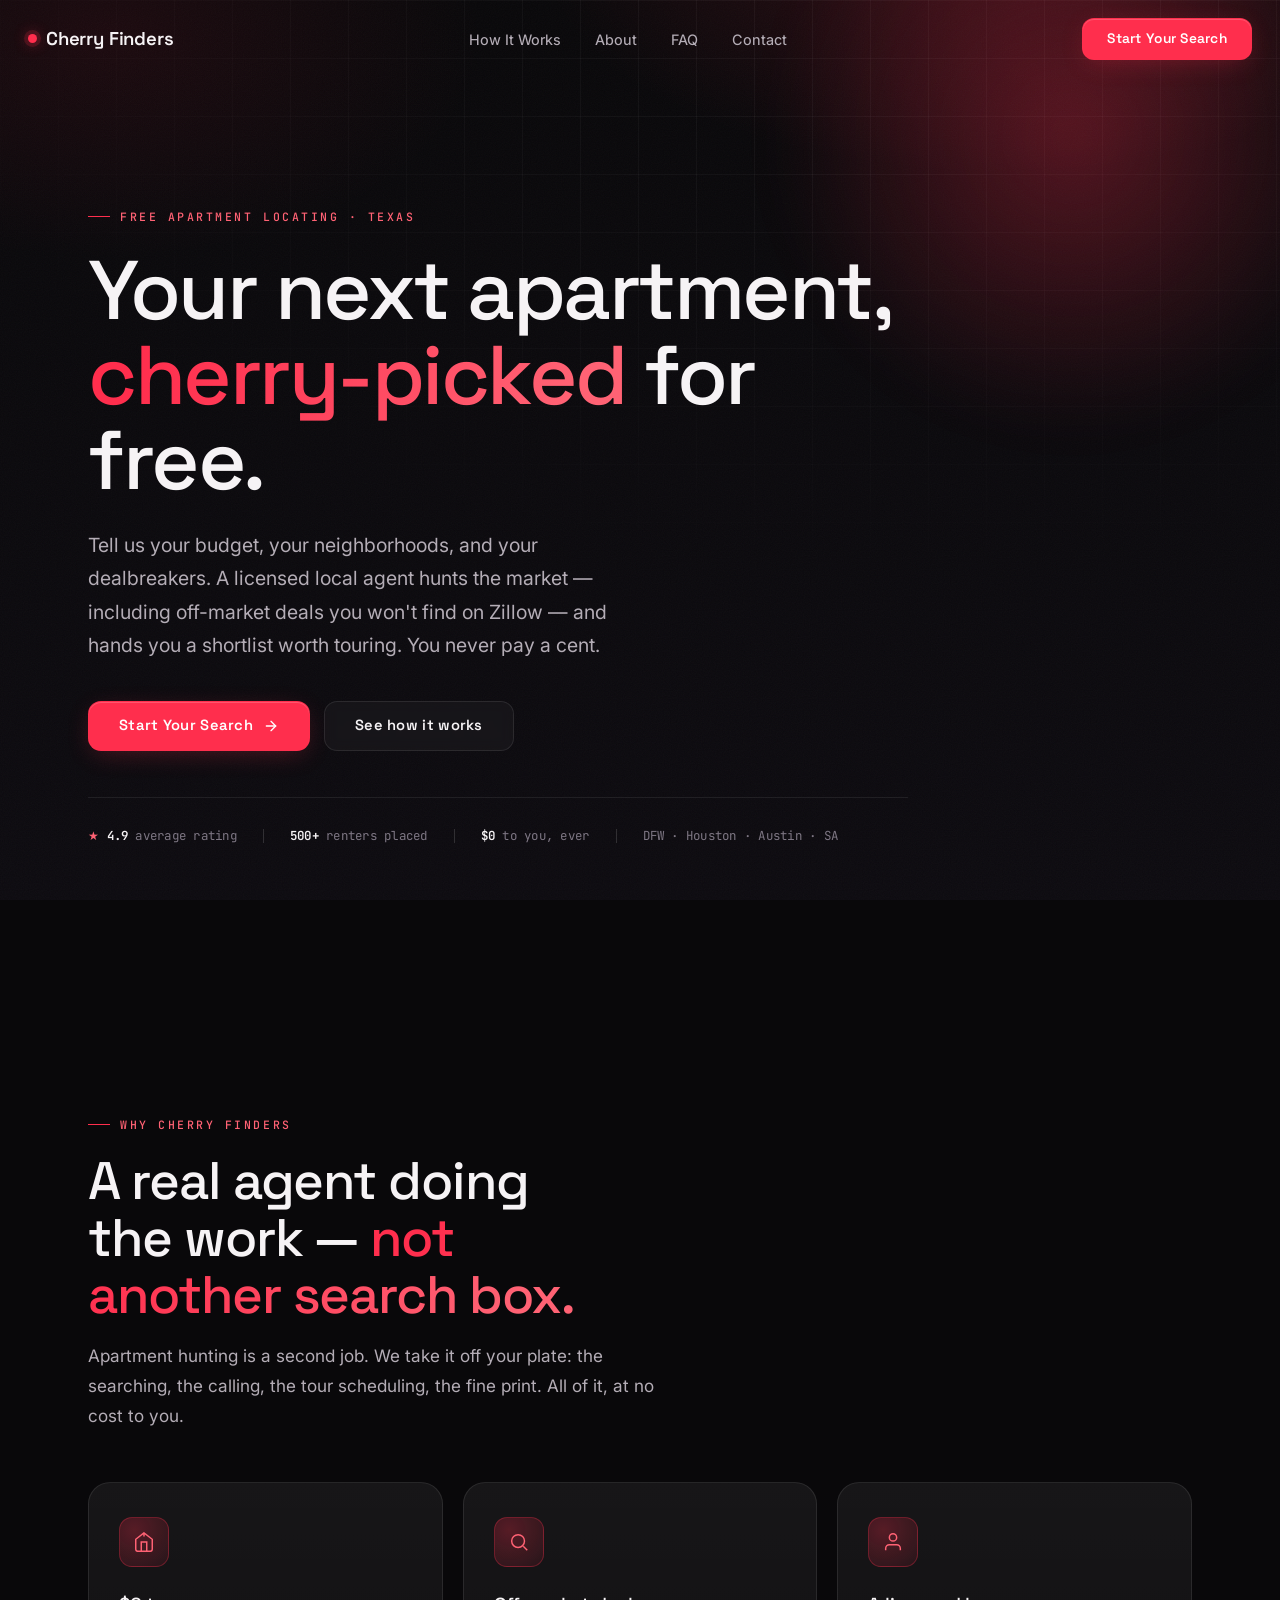
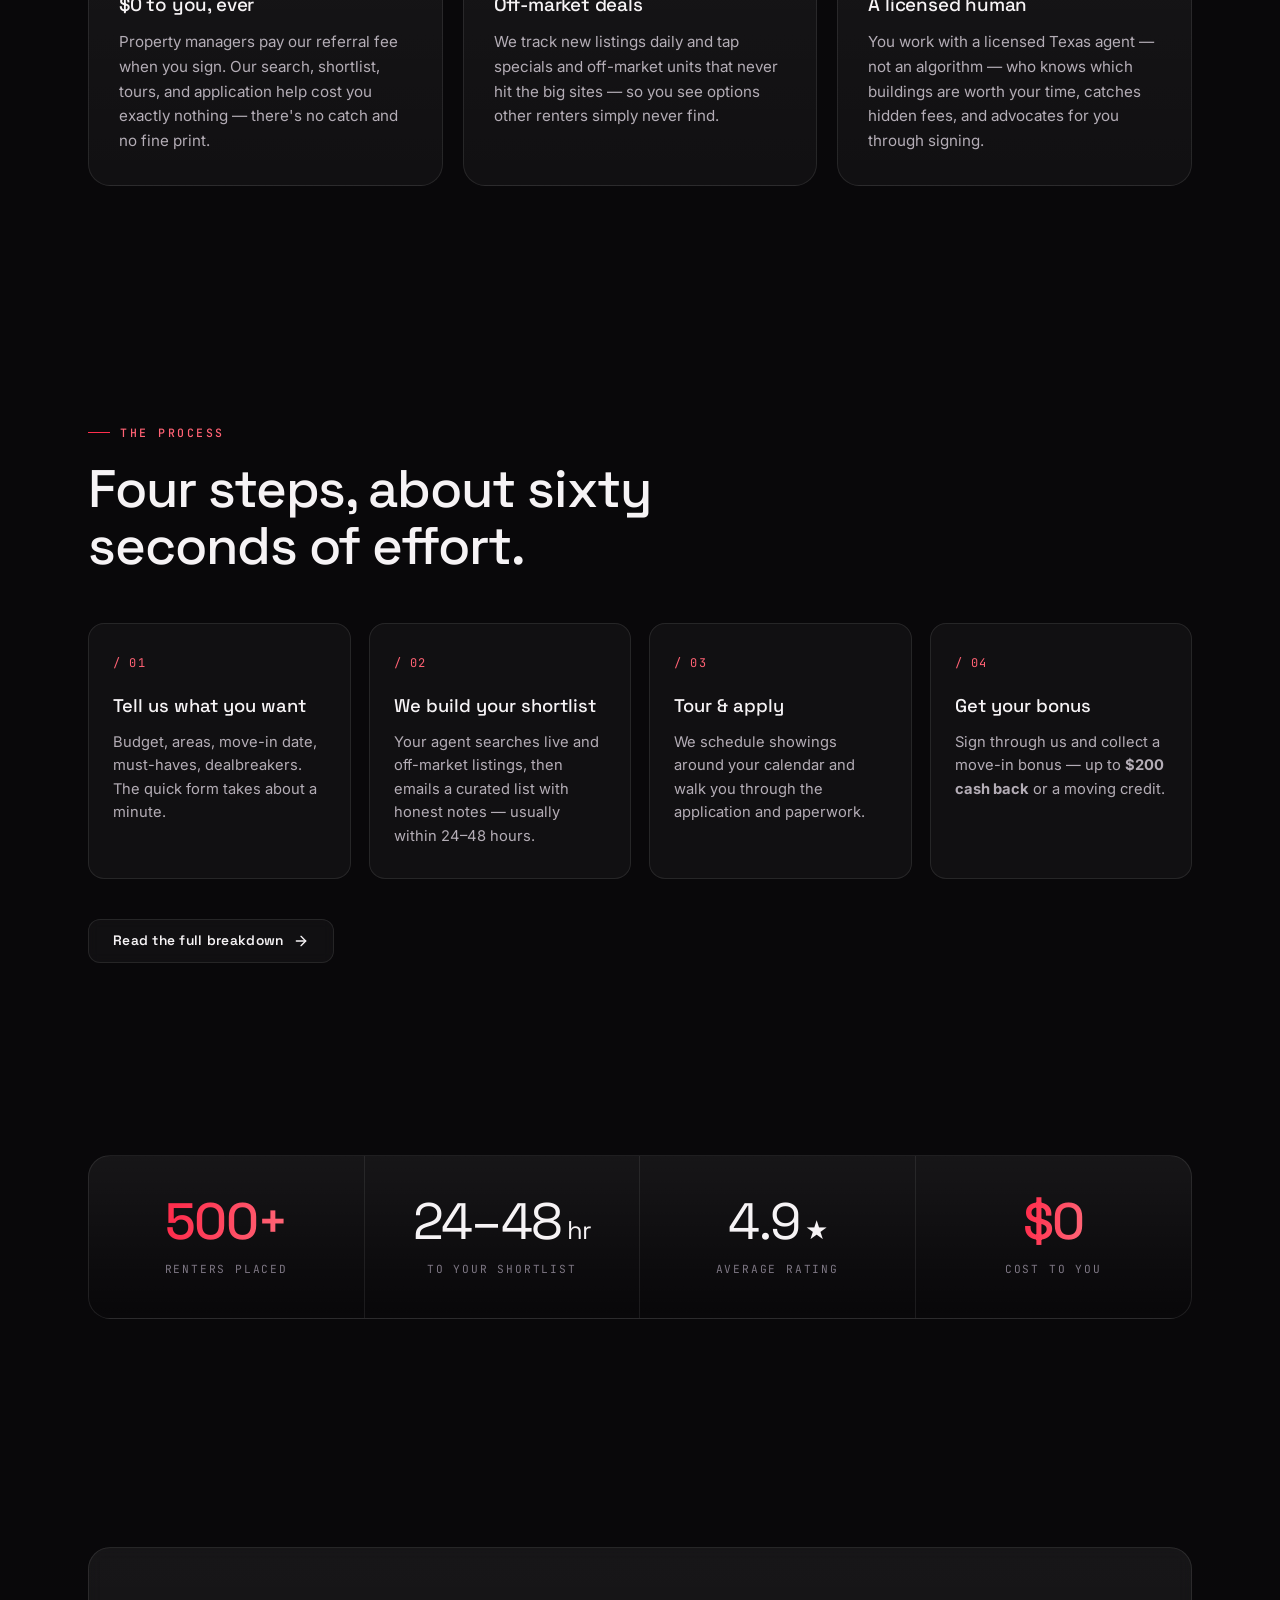
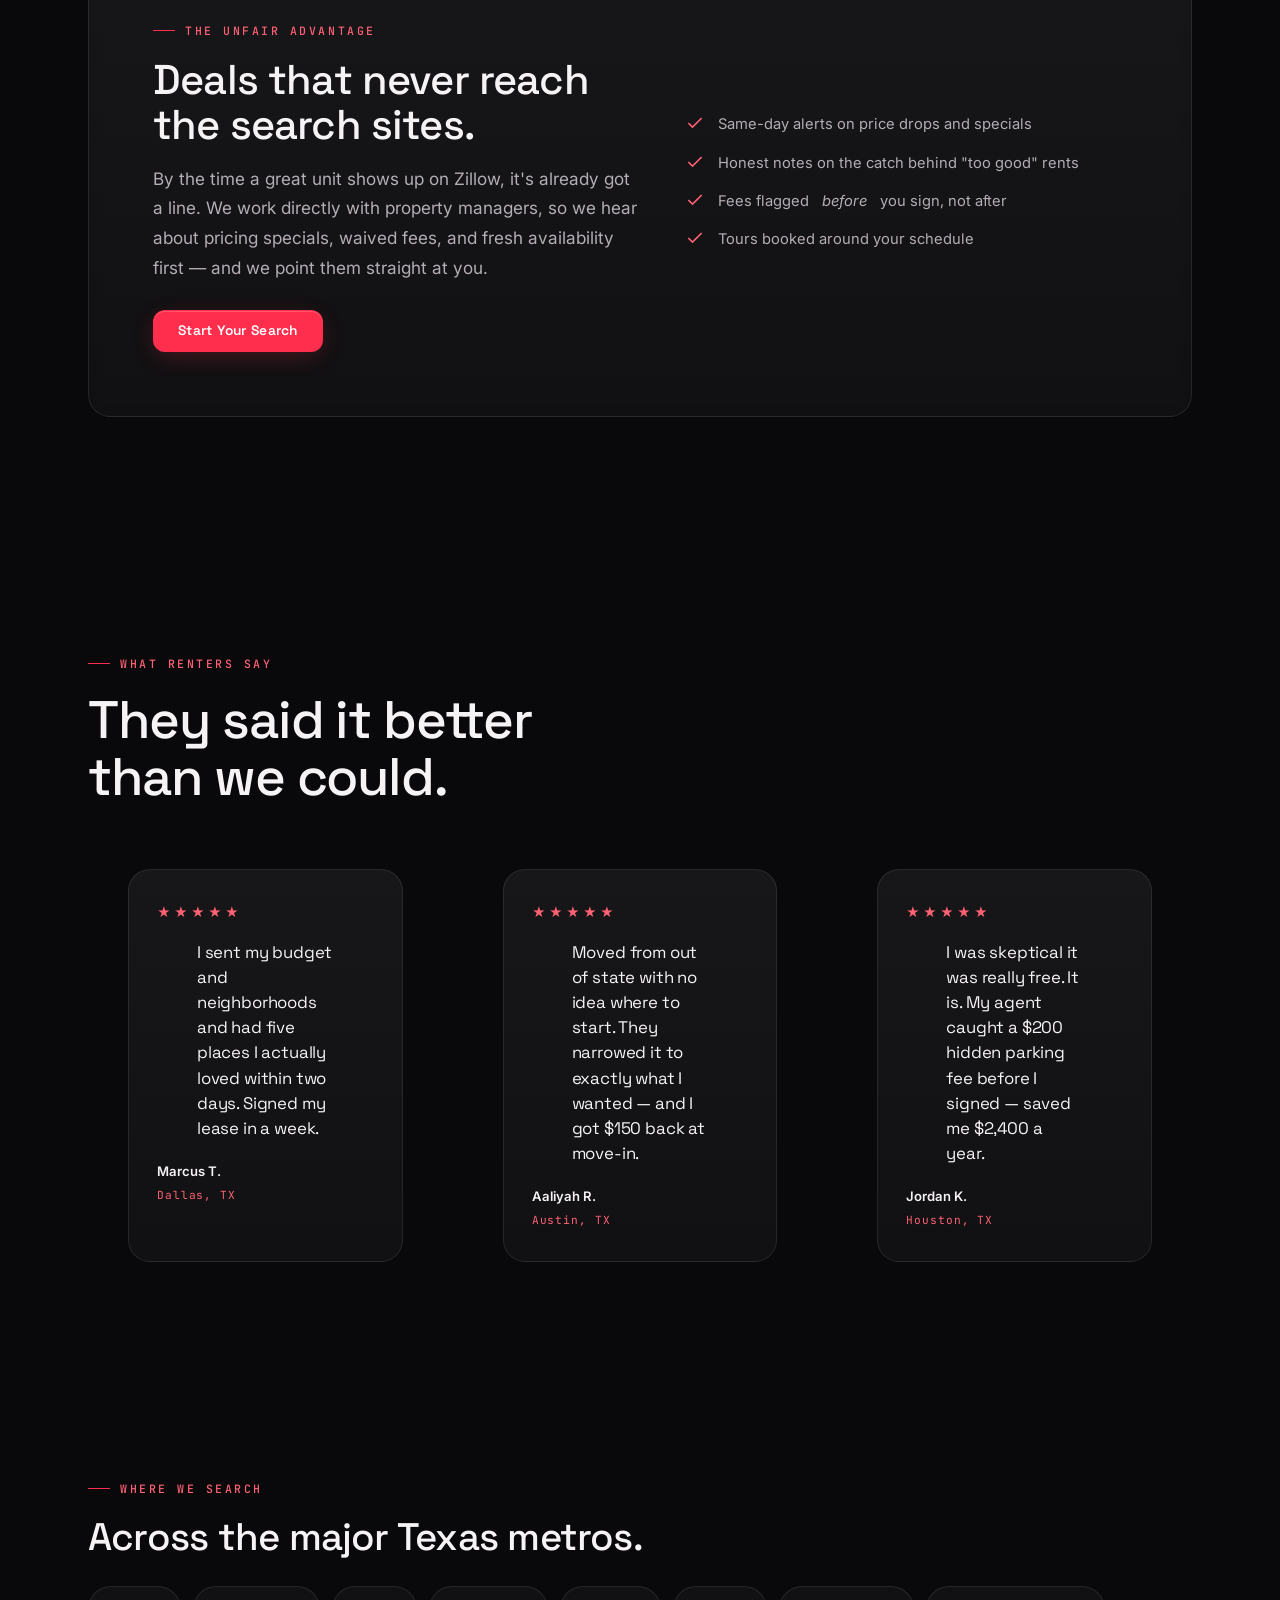
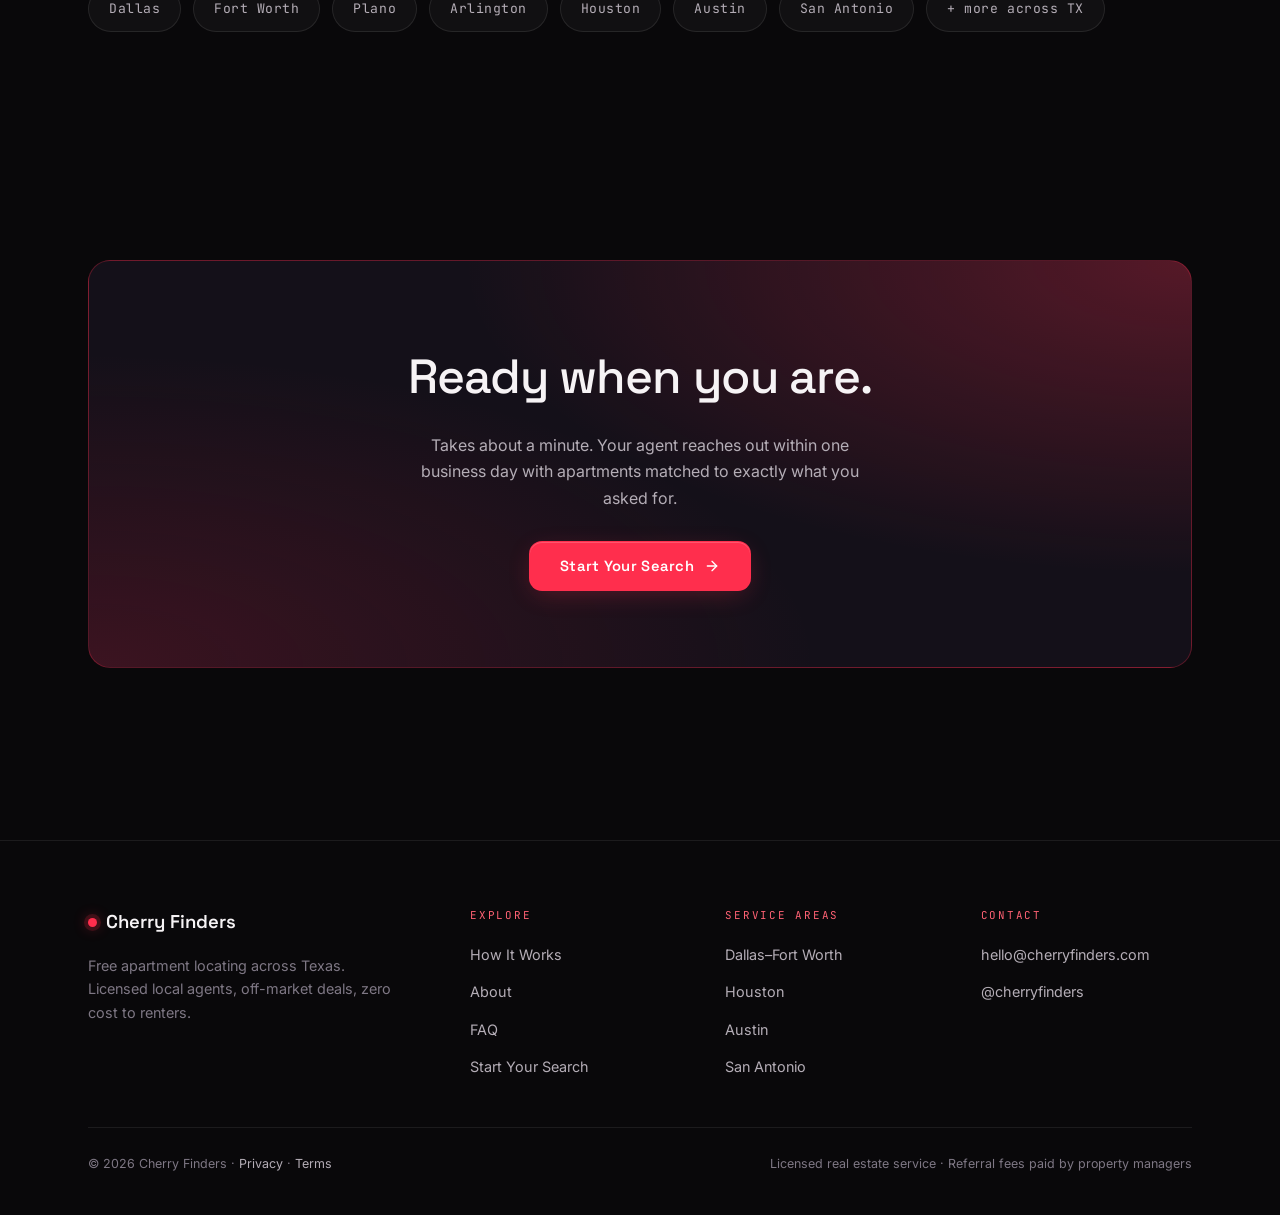
==== index.html @ 79b04521 "Add files via upload" ====
<!doctype html>
<html lang="en">
<head>
<meta charset="utf-8">
<meta name="viewport" content="width=device-width, initial-scale=1, viewport-fit=cover">
<meta name="description" content="Cherry Finders — free apartment locating across Texas. Licensed local agents hunt off-market deals, build your shortlist, and get you a move-in bonus. Zero cost to you.">
<meta name="theme-color" content="#09080A">
<meta property="og:title" content="Cherry Finders — Free Apartment Locating in Texas">
<meta property="og:description" content="Tell us your budget and must-haves. A licensed local agent cherry-picks your next apartment — for free.">
<meta property="og:type" content="website">
<meta property="og:url" content="https://cherryfinders.com">
<title>Cherry Finders</title>
<link rel="icon" href="data:image/svg+xml,%3Csvg xmlns='http://www.w3.org/2000/svg' viewBox='0 0 32 32'%3E%3Crect width='32' height='32' rx='7' fill='%2309080A'/%3E%3Ccircle cx='16' cy='19' r='7' fill='%23FF2E4D'/%3E%3Cpath d='M16 12 C18 6, 23 5, 26 6' stroke='%23FF6274' stroke-width='2' fill='none' stroke-linecap='round'/%3E%3C/svg%3E">
<link rel="preconnect" href="https://fonts.googleapis.com">
<link rel="preconnect" href="https://fonts.gstatic.com" crossorigin>
<link rel="stylesheet" href="https://fonts.googleapis.com/css2?family=Space+Grotesk:wght@400;500;600;700&family=Inter:wght@400;500;600&family=JetBrains+Mono:wght@400;500&display=swap">
<link rel="stylesheet" href="style.css">
</head>
<body>

<!-- NAV -->
<nav class="nav">
  <a class="brand" href="index.html"><span class="brand-dot"></span>Cherry Finders</a>
  <ul class="nav-links">
    <li><a href="how-it-works.html">How It Works</a></li>
    <li><a href="about.html">About</a></li>
    <li><a href="faq.html">FAQ</a></li>
    <li><a href="contact.html">Contact</a></li>
  </ul>
  <div class="nav-right">
    <a class="btn btn-cherry" href="search.html">Start Your Search</a>
    <button class="nav-toggle" aria-label="Open menu" aria-expanded="false" aria-controls="mobileMenu"><span></span></button>
  </div>
</nav>
<div class="mobile-menu" id="mobileMenu">
  <a href="how-it-works.html">How It Works</a>
  <a href="about.html">About</a>
  <a href="faq.html">FAQ</a>
  <a href="contact.html">Contact</a>
  <a class="btn btn-cherry" href="search.html">Start Your Search</a>
</div>

<!-- HERO -->
<header class="hero">
  <div class="hero-grid" aria-hidden="true"></div>
  <div class="hero-blob" aria-hidden="true"></div>
  <div class="wrap">
    <div class="hero-inner">
      <span class="eyebrow">Free apartment locating · Texas</span>
      <h1>Your next apartment,<br><span class="grad">cherry-picked</span> for free.</h1>
      <p class="lead">Tell us your budget, your neighborhoods, and your dealbreakers. A licensed local agent hunts the market — including off-market deals you won't find on Zillow — and hands you a shortlist worth touring. You never pay a cent.</p>
      <div class="hero-actions">
        <a class="btn btn-cherry btn-lg" href="search.html">
          Start Your Search
          <svg viewBox="0 0 24 24" fill="none" stroke="currentColor" stroke-width="2" stroke-linecap="round" stroke-linejoin="round"><line x1="5" y1="12" x2="19" y2="12"/><polyline points="12 5 19 12 12 19"/></svg>
        </a>
        <a class="btn btn-ghost btn-lg" href="how-it-works.html">See how it works</a>
      </div>
      <div class="trust-row">
        <span><span class="star">★</span> <b>4.9</b> average rating</span>
        <span class="trust-sep"></span>
        <span><b>500+</b> renters placed</span>
        <span class="trust-sep"></span>
        <span><b>$0</b> to you, ever</span>
        <span class="trust-sep"></span>
        <span>DFW · Houston · Austin · SA</span>
      </div>
    </div>
  </div>
</header>

<!-- VALUE PROPS -->
<section class="section">
  <div class="wrap">
    <div class="sec-head reveal">
      <span class="eyebrow">Why Cherry Finders</span>
      <h2 class="h2">A real agent doing the work — <span class="grad">not another search box.</span></h2>
      <p class="lead">Apartment hunting is a second job. We take it off your plate: the searching, the calling, the tour scheduling, the fine print. All of it, at no cost to you.</p>
    </div>

    <div class="grid grid-3" style="margin-top:52px">
      <article class="feature reveal">
        <div class="feat-icon">
          <svg viewBox="0 0 24 24"><path d="M12 2v4M12 2 3 9v11a2 2 0 0 0 2 2h14a2 2 0 0 0 2-2V9z"/><path d="M9 22V12h6v10"/></svg>
        </div>
        <h3>$0 to you, ever</h3>
        <p>Property managers pay our referral fee when you sign. Our search, shortlist, tours, and application help cost you exactly nothing — there's no catch and no fine print.</p>
      </article>
      <article class="feature reveal reveal-d1">
        <div class="feat-icon">
          <svg viewBox="0 0 24 24"><circle cx="11" cy="11" r="7"/><line x1="21" y1="21" x2="16.65" y2="16.65"/></svg>
        </div>
        <h3>Off-market deals</h3>
        <p>We track new listings daily and tap specials and off-market units that never hit the big sites — so you see options other renters simply never find.</p>
      </article>
      <article class="feature reveal reveal-d2">
        <div class="feat-icon">
          <svg viewBox="0 0 24 24"><path d="M20 21v-2a4 4 0 0 0-4-4H8a4 4 0 0 0-4 4v2"/><circle cx="12" cy="7" r="4"/></svg>
        </div>
        <h3>A licensed human</h3>
        <p>You work with a licensed Texas agent — not an algorithm — who knows which buildings are worth your time, catches hidden fees, and advocates for you through signing.</p>
      </article>
    </div>
  </div>
</section>

<!-- HOW IT WORKS PREVIEW -->
<section class="section section--tight">
  <div class="wrap">
    <div class="sec-head reveal">
      <span class="eyebrow">The process</span>
      <h2 class="h2">Four steps, about sixty seconds of effort.</h2>
    </div>

    <div class="steps" style="margin-top:48px">
      <div class="step reveal">
        <div class="step-n">/ 01</div>
        <h3>Tell us what you want</h3>
        <p>Budget, areas, move-in date, must-haves, dealbreakers. The quick form takes about a minute.</p>
      </div>
      <div class="step reveal reveal-d1">
        <div class="step-n">/ 02</div>
        <h3>We build your shortlist</h3>
        <p>Your agent searches live and off-market listings, then emails a curated list with honest notes — usually within 24–48 hours.</p>
      </div>
      <div class="step reveal reveal-d2">
        <div class="step-n">/ 03</div>
        <h3>Tour &amp; apply</h3>
        <p>We schedule showings around your calendar and walk you through the application and paperwork.</p>
      </div>
      <div class="step reveal reveal-d3">
        <div class="step-n">/ 04</div>
        <h3>Get your bonus</h3>
        <p>Sign through us and collect a move-in bonus — up to <b>$200 cash back</b> or a moving credit.</p>
      </div>
    </div>

    <div style="margin-top:40px" class="reveal">
      <a class="btn btn-ghost" href="how-it-works.html">Read the full breakdown
        <svg viewBox="0 0 24 24" fill="none" stroke="currentColor" stroke-width="2" stroke-linecap="round" stroke-linejoin="round"><line x1="5" y1="12" x2="19" y2="12"/><polyline points="12 5 19 12 12 19"/></svg>
      </a>
    </div>
  </div>
</section>

<!-- STATS -->
<section class="section section--tight">
  <div class="wrap">
    <div class="stats reveal">
      <div class="stat">
        <div class="stat-num"><span class="grad">500+</span></div>
        <div class="stat-label">Renters placed</div>
      </div>
      <div class="stat">
        <div class="stat-num">24–48<span style="font-size:0.5em"> hr</span></div>
        <div class="stat-label">To your shortlist</div>
      </div>
      <div class="stat">
        <div class="stat-num">4.9<span style="font-size:0.5em"> ★</span></div>
        <div class="stat-label">Average rating</div>
      </div>
      <div class="stat">
        <div class="stat-num"><span class="grad">$0</span></div>
        <div class="stat-label">Cost to you</div>
      </div>
    </div>
  </div>
</section>

<!-- HIGHLIGHT -->
<section class="section">
  <div class="wrap">
    <div class="panel split reveal" style="padding:clamp(36px,5vw,64px)">
      <div>
        <span class="eyebrow">The unfair advantage</span>
        <h2 class="h2" style="font-size:clamp(1.8rem,3.4vw,2.6rem)">Deals that never reach the search sites.</h2>
        <p class="lead" style="margin-top:16px">By the time a great unit shows up on Zillow, it's already got a line. We work directly with property managers, so we hear about pricing specials, waived fees, and fresh availability first — and we point them straight at you.</p>
        <div style="margin-top:28px">
          <a class="btn btn-cherry" href="search.html">Start Your Search</a>
        </div>
      </div>
      <ul class="form-checklist" style="margin:0">
        <li><svg viewBox="0 0 24 24"><polyline points="20 6 9 17 4 12"/></svg> Same-day alerts on price drops and specials</li>
        <li><svg viewBox="0 0 24 24"><polyline points="20 6 9 17 4 12"/></svg> Honest notes on the catch behind "too good" rents</li>
        <li><svg viewBox="0 0 24 24"><polyline points="20 6 9 17 4 12"/></svg> Fees flagged <em>before</em> you sign, not after</li>
        <li><svg viewBox="0 0 24 24"><polyline points="20 6 9 17 4 12"/></svg> Tours booked around your schedule</li>
      </ul>
    </div>
  </div>
</section>

<!-- TESTIMONIALS -->
<section class="section section--tight">
  <div class="wrap">
    <div class="sec-head reveal">
      <span class="eyebrow">What renters say</span>
      <h2 class="h2">They said it better than we could.</h2>
    </div>
    <div class="quotes" style="margin-top:48px">
      <figure class="quote reveal">
        <div class="stars" aria-hidden="true">★★★★★</div>
        <blockquote><p>I sent my budget and neighborhoods and had five places I actually loved within two days. Signed my lease in a week.</p></blockquote>
        <figcaption><div class="who">Marcus T.</div><div class="where">Dallas, TX</div></figcaption>
      </figure>
      <figure class="quote reveal reveal-d1">
        <div class="stars" aria-hidden="true">★★★★★</div>
        <blockquote><p>Moved from out of state with no idea where to start. They narrowed it to exactly what I wanted — and I got $150 back at move-in.</p></blockquote>
        <figcaption><div class="who">Aaliyah R.</div><div class="where">Austin, TX</div></figcaption>
      </figure>
      <figure class="quote reveal reveal-d2">
        <div class="stars" aria-hidden="true">★★★★★</div>
        <blockquote><p>I was skeptical it was really free. It is. My agent caught a $200 hidden parking fee before I signed — saved me $2,400 a year.</p></blockquote>
        <figcaption><div class="who">Jordan K.</div><div class="where">Houston, TX</div></figcaption>
      </figure>
    </div>
  </div>
</section>

<!-- SERVICE AREAS -->
<section class="section section--tight">
  <div class="wrap">
    <div class="sec-head reveal">
      <span class="eyebrow">Where we search</span>
      <h2 class="h2" style="font-size:clamp(1.7rem,3.2vw,2.4rem)">Across the major Texas metros.</h2>
    </div>
    <div class="pills reveal" style="margin-top:28px">
      <span class="pill">Dallas</span>
      <span class="pill">Fort Worth</span>
      <span class="pill">Plano</span>
      <span class="pill">Arlington</span>
      <span class="pill">Houston</span>
      <span class="pill">Austin</span>
      <span class="pill">San Antonio</span>
      <span class="pill">+ more across TX</span>
    </div>
  </div>
</section>

<!-- CTA BAND -->
<section class="section">
  <div class="wrap">
    <div class="cta-band reveal">
      <h2>Ready when you are.</h2>
      <p>Takes about a minute. Your agent reaches out within one business day with apartments matched to exactly what you asked for.</p>
      <a class="btn btn-cherry btn-lg" href="search.html">
        Start Your Search
        <svg viewBox="0 0 24 24" fill="none" stroke="currentColor" stroke-width="2" stroke-linecap="round" stroke-linejoin="round"><line x1="5" y1="12" x2="19" y2="12"/><polyline points="12 5 19 12 12 19"/></svg>
      </a>
    </div>
  </div>
</section>

<!-- FOOTER -->
<footer class="footer">
  <div class="wrap">
    <div class="footer-grid">
      <div>
        <a class="footer-brand" href="index.html"><span class="brand-dot"></span>Cherry Finders</a>
        <p class="footer-tag">Free apartment locating across Texas. Licensed local agents, off-market deals, zero cost to renters.</p>
      </div>
      <div>
        <div class="foot-label">Explore</div>
        <ul class="foot-links">
          <li><a href="how-it-works.html">How It Works</a></li>
          <li><a href="about.html">About</a></li>
          <li><a href="faq.html">FAQ</a></li>
          <li><a href="search.html">Start Your Search</a></li>
        </ul>
      </div>
      <div>
        <div class="foot-label">Service Areas</div>
        <ul class="foot-links">
          <li><a href="search.html">Dallas–Fort Worth</a></li>
          <li><a href="search.html">Houston</a></li>
          <li><a href="search.html">Austin</a></li>
          <li><a href="search.html">San Antonio</a></li>
        </ul>
      </div>
      <div>
        <div class="foot-label">Contact</div>
        <ul class="foot-links">
          <li><a href="mailto:hello@cherryfinders.com">hello@cherryfinders.com</a></li>
          <li><a href="https://instagram.com/cherryfinders" target="_blank" rel="noopener">@cherryfinders</a></li>
        </ul>
      </div>
    </div>
    <div class="footer-bottom">
      <p>© <span data-year>2026</span> Cherry Finders · <a href="contact.html">Privacy</a> · <a href="contact.html">Terms</a></p>
      <p>Licensed real estate service · Referral fees paid by property managers</p>
    </div>
  </div>
</footer>

<script src="main.js"></script>
</body>
</html>
---- style.css ----
/* ============================================================
   CHERRY FINDERS — shared design system
   "Midnight Cherry" — dark, sleek, futuristic
   One stylesheet for every page.
   ============================================================ */

/* ── FONTS ─────────────────────────────────────────────────── */
/* Loaded via <link> in each page's <head>:
   Space Grotesk (display/ui) · Inter (body) · JetBrains Mono (labels) */

/* ── TOKENS ────────────────────────────────────────────────── */
:root {
  /* warm near-blacks */
  --void:      #09080A;
  --void-2:    #0D0B10;
  --panel:     #141019;
  --panel-2:   #1A1520;

  /* glass */
  --glass:     rgba(255,255,255,0.035);
  --glass-2:   rgba(255,255,255,0.06);
  --glass-brd: rgba(255,255,255,0.09);
  --glass-brd-2: rgba(255,255,255,0.16);

  /* cherry — the one accent */
  --cherry:      #FF2E4D;
  --cherry-2:    #FF6274;
  --cherry-deep: #C81E3A;
  --cherry-ink:  #3A0D16;
  --cherry-glow: rgba(255,46,77,0.30);

  /* text (warm whites) */
  --text:   #F6F3F5;
  --text-2: #B4ADB6;
  --text-3: #7E7784;

  --line:   rgba(255,255,255,0.08);
  --line-2: rgba(255,255,255,0.14);

  --radius:   16px;
  --radius-lg: 22px;
  --radius-sm: 10px;

  --wrap: 1160px;
  --ease: cubic-bezier(.22,.61,.36,1);

  color-scheme: dark;
}

/* ── RESET ─────────────────────────────────────────────────── */
*, *::before, *::after { box-sizing: border-box; }

html { scroll-behavior: smooth; -webkit-text-size-adjust: 100%; }

body {
  margin: 0;
  background: var(--void);
  color: var(--text);
  font-family: 'Inter', system-ui, -apple-system, sans-serif;
  font-size: 16px;
  line-height: 1.65;
  overflow-x: hidden;
  -webkit-font-smoothing: antialiased;
  text-rendering: optimizeLegibility;
  position: relative;
}

/* Fixed ambient background: warm void + faint cherry glow + grain */
body::before {
  content: '';
  position: fixed;
  inset: 0;
  z-index: -2;
  background:
    radial-gradient(60% 42% at 78% -6%, rgba(255,46,77,0.16), transparent 60%),
    radial-gradient(48% 40% at 8% 4%, rgba(200,30,58,0.10), transparent 62%),
    linear-gradient(180deg, var(--void) 0%, var(--void-2) 100%);
}
/* Subtle film grain for depth */
body::after {
  content: '';
  position: fixed;
  inset: 0;
  z-index: -1;
  pointer-events: none;
  opacity: 0.035;
  background-image: url("data:image/svg+xml,%3Csvg xmlns='http://www.w3.org/2000/svg' width='140' height='140'%3E%3Cfilter id='n'%3E%3CfeTurbulence type='fractalNoise' baseFrequency='0.85' numOctaves='2' stitchTiles='stitch'/%3E%3C/filter%3E%3Crect width='100%25' height='100%25' filter='url(%23n)'/%3E%3C/svg%3E");
}

img { max-width: 100%; display: block; }
a { color: inherit; }

::selection { background: var(--cherry); color: #fff; }

:focus-visible {
  outline: 2px solid var(--cherry-2);
  outline-offset: 3px;
  border-radius: 3px;
}

/* ── TYPO PRIMITIVES ───────────────────────────────────────── */
.display {
  font-family: 'Space Grotesk', 'Inter', sans-serif;
  font-weight: 500;
  letter-spacing: -0.02em;
  line-height: 1.04;
  text-wrap: balance;
}

.eyebrow {
  font-family: 'JetBrains Mono', ui-monospace, monospace;
  font-size: 0.72rem;
  font-weight: 500;
  letter-spacing: 0.22em;
  text-transform: uppercase;
  color: var(--cherry-2);
  display: inline-flex;
  align-items: center;
  gap: 10px;
}
.eyebrow::before {
  content: '';
  width: 22px;
  height: 1px;
  background: var(--cherry);
  display: inline-block;
}

.h2 {
  font-family: 'Space Grotesk', sans-serif;
  font-weight: 500;
  font-size: clamp(2rem, 4.4vw, 3.3rem);
  letter-spacing: -0.02em;
  line-height: 1.08;
  margin: 18px 0 0;
  text-wrap: balance;
  color: var(--text);
}
.h3 {
  font-family: 'Space Grotesk', sans-serif;
  font-weight: 500;
  font-size: 1.35rem;
  letter-spacing: -0.01em;
  line-height: 1.2;
  margin: 0;
  color: var(--text);
}
.grad {
  background: linear-gradient(100deg, var(--cherry) 10%, var(--cherry-2) 90%);
  -webkit-background-clip: text;
  background-clip: text;
  color: transparent;
}
.lead {
  font-size: 1.075rem;
  color: var(--text-2);
  line-height: 1.72;
  max-width: 54ch;
}
.mono { font-family: 'JetBrains Mono', ui-monospace, monospace; }

/* ── LAYOUT ────────────────────────────────────────────────── */
.wrap {
  width: 100%;
  max-width: var(--wrap);
  margin: 0 auto;
  padding-inline: 28px;
}
.section { padding-block: clamp(72px, 11vw, 132px); position: relative; }
.section--tight { padding-block: clamp(56px, 8vw, 96px); }

.divider {
  height: 1px;
  border: 0;
  margin: 0;
  background: linear-gradient(90deg, transparent, var(--line-2), transparent);
}

/* ── NAV ───────────────────────────────────────────────────── */
.nav {
  position: fixed;
  top: 0; left: 0; right: 0;
  z-index: 200;
  padding: calc(env(safe-area-inset-top, 0px) + 18px) 28px 18px;
  display: flex;
  align-items: center;
  justify-content: space-between;
  transition: background .35s var(--ease), padding .35s var(--ease), border-color .35s;
  border-bottom: 1px solid transparent;
}
.nav.scrolled {
  background: rgba(9,8,10,0.72);
  backdrop-filter: blur(16px) saturate(140%);
  -webkit-backdrop-filter: blur(16px) saturate(140%);
  border-bottom-color: var(--line);
  padding-top: calc(env(safe-area-inset-top, 0px) + 12px);
  padding-bottom: 12px;
}
.brand {
  font-family: 'Space Grotesk', sans-serif;
  font-weight: 600;
  font-size: 1.16rem;
  letter-spacing: -0.01em;
  color: var(--text);
  text-decoration: none;
  display: inline-flex;
  align-items: center;
  gap: 9px;
  white-space: nowrap;
}
.brand-dot {
  width: 9px; height: 9px;
  border-radius: 50%;
  background: var(--cherry);
  box-shadow: 0 0 0 4px rgba(255,46,77,0.16), 0 0 14px 2px var(--cherry-glow);
  flex-shrink: 0;
}
.nav-links {
  display: flex;
  align-items: center;
  gap: 34px;
  list-style: none;
  margin: 0; padding: 0;
}
.nav-links a {
  font-size: 0.9rem;
  font-weight: 450;
  color: var(--text-2);
  text-decoration: none;
  transition: color .2s;
  position: relative;
}
.nav-links a:hover, .nav-links a[aria-current="page"] { color: var(--text); }
.nav-links a[aria-current="page"]::after {
  content: '';
  position: absolute;
  left: 0; right: 0; bottom: -6px;
  height: 1.5px;
  background: var(--cherry);
}
.nav-right { display: flex; align-items: center; gap: 18px; }

/* Hamburger */
.nav-toggle {
  display: none;
  width: 42px; height: 42px;
  border: 1px solid var(--glass-brd);
  background: var(--glass);
  border-radius: 11px;
  cursor: pointer;
  padding: 0;
  position: relative;
}
.nav-toggle span,
.nav-toggle span::before,
.nav-toggle span::after {
  content: '';
  position: absolute;
  left: 50%; top: 50%;
  width: 17px; height: 1.5px;
  background: var(--text);
  transform: translate(-50%,-50%);
  transition: transform .3s var(--ease), opacity .2s;
}
.nav-toggle span::before { transform: translate(-50%,-6px); }
.nav-toggle span::after  { transform: translate(-50%,5px); }
body.menu-open .nav-toggle span { background: transparent; }
body.menu-open .nav-toggle span::before { transform: translate(-50%,-50%) rotate(45deg); }
body.menu-open .nav-toggle span::after  { transform: translate(-50%,-50%) rotate(-45deg); }

/* Mobile menu overlay */
.mobile-menu {
  position: fixed;
  inset: 0;
  z-index: 150;
  background: rgba(9,8,10,0.96);
  backdrop-filter: blur(20px);
  -webkit-backdrop-filter: blur(20px);
  display: flex;
  flex-direction: column;
  justify-content: center;
  gap: 8px;
  padding: 32px;
  opacity: 0;
  visibility: hidden;
  transition: opacity .35s var(--ease), visibility .35s;
}
body.menu-open .mobile-menu { opacity: 1; visibility: visible; }
.mobile-menu a {
  font-family: 'Space Grotesk', sans-serif;
  font-size: 2rem;
  font-weight: 500;
  color: var(--text);
  text-decoration: none;
  padding: 10px 0;
  letter-spacing: -0.01em;
  border-bottom: 1px solid var(--line);
  transition: color .2s, padding-left .2s;
}
.mobile-menu a:hover { color: var(--cherry-2); padding-left: 8px; }
.mobile-menu .btn { margin-top: 24px; font-size: 0.9rem; }

/* ── BUTTONS ───────────────────────────────────────────────── */
.btn {
  --bg: var(--cherry);
  display: inline-flex;
  align-items: center;
  justify-content: center;
  gap: 10px;
  font-family: 'Space Grotesk', sans-serif;
  font-size: 0.86rem;
  font-weight: 600;
  letter-spacing: 0.02em;
  padding: 13px 24px;
  border-radius: 12px;
  border: 1px solid transparent;
  cursor: pointer;
  text-decoration: none;
  transition: transform .18s var(--ease), background .2s, box-shadow .25s, border-color .2s, color .2s;
  white-space: nowrap;
  line-height: 1;
}
.btn svg { width: 16px; height: 16px; }
.btn-cherry {
  background: var(--cherry);
  color: #fff;
  box-shadow: 0 6px 26px -6px var(--cherry-glow), inset 0 1px 0 rgba(255,255,255,0.18);
}
.btn-cherry:hover {
  background: var(--cherry-2);
  transform: translateY(-2px);
  box-shadow: 0 12px 34px -6px var(--cherry-glow), inset 0 1px 0 rgba(255,255,255,0.2);
}
.btn-ghost {
  background: var(--glass);
  color: var(--text);
  border-color: var(--glass-brd);
  backdrop-filter: blur(6px);
}
.btn-ghost:hover {
  border-color: var(--glass-brd-2);
  background: var(--glass-2);
  transform: translateY(-2px);
}
.btn-lg { padding: 16px 30px; font-size: 0.92rem; border-radius: 13px; }
.btn-block { width: 100%; }

/* ── HERO ──────────────────────────────────────────────────── */
.hero {
  position: relative;
  padding-top: clamp(150px, 22vh, 220px);
  padding-bottom: clamp(72px, 11vw, 128px);
  overflow: hidden;
}
.hero-grid {
  position: absolute;
  inset: 0;
  z-index: -1;
  background-image:
    linear-gradient(var(--line) 1px, transparent 1px),
    linear-gradient(90deg, var(--line) 1px, transparent 1px);
  background-size: 58px 58px;
  -webkit-mask-image: radial-gradient(120% 90% at 70% 0%, #000 20%, transparent 72%);
          mask-image: radial-gradient(120% 90% at 70% 0%, #000 20%, transparent 72%);
  opacity: 0.5;
}
.hero-blob {
  position: absolute;
  top: -18%; right: -8%;
  width: 620px; height: 620px;
  max-width: 90vw;
  border-radius: 50%;
  z-index: -1;
  background: radial-gradient(circle at 50% 50%, rgba(255,46,77,0.30), rgba(255,46,77,0.05) 55%, transparent 70%);
  filter: blur(20px);
  animation: drift 16s var(--ease) infinite alternate;
}
@keyframes drift {
  from { transform: translate(0,0) scale(1); }
  to   { transform: translate(-40px,30px) scale(1.08); }
}
.hero-inner { max-width: 820px; }
.hero h1 {
  font-family: 'Space Grotesk', sans-serif;
  font-weight: 500;
  font-size: clamp(2.7rem, 7vw, 5.2rem);
  letter-spacing: -0.03em;
  line-height: 1.02;
  margin: 22px 0 0;
  text-wrap: balance;
}
.hero p.lead { margin-top: 26px; font-size: clamp(1.05rem, 1.6vw, 1.22rem); max-width: 46ch; }
.hero-actions {
  display: flex;
  flex-wrap: wrap;
  gap: 14px;
  margin-top: 38px;
}
.trust-row {
  display: flex;
  flex-wrap: wrap;
  align-items: center;
  gap: 12px 26px;
  margin-top: 46px;
  padding-top: 28px;
  border-top: 1px solid var(--line);
  font-family: 'JetBrains Mono', monospace;
  font-size: 0.78rem;
  color: var(--text-3);
  letter-spacing: 0.02em;
}
.trust-row b { color: var(--text); font-weight: 600; }
.trust-row .star { color: var(--cherry-2); }
.trust-sep { width: 1px; height: 14px; background: var(--line-2); }

/* ── PANEL / CARD PRIMITIVES ───────────────────────────────── */
.panel {
  background: linear-gradient(180deg, var(--glass-2), var(--glass));
  border: 1px solid var(--glass-brd);
  border-radius: var(--radius-lg);
  backdrop-filter: blur(8px);
  -webkit-backdrop-filter: blur(8px);
}

/* split two-column block (collapses on mobile) */
.split { display: grid; grid-template-columns: 1.05fr 0.95fr; gap: 44px; align-items: center; }
@media (max-width: 820px) { .split { grid-template-columns: 1fr; gap: 30px; } }

/* section header block */
.sec-head { max-width: 640px; }
.sec-head .lead { margin-top: 18px; }
.sec-head--center { margin-inline: auto; text-align: center; }
.sec-head--center .eyebrow { justify-content: center; }
.sec-head--center .lead { margin-inline: auto; }

/* ── FEATURE GRID ──────────────────────────────────────────── */
.grid { display: grid; gap: 20px; }
.grid-3 { grid-template-columns: repeat(3, 1fr); }
.grid-2 { grid-template-columns: repeat(2, 1fr); }

.feature {
  position: relative;
  padding: 34px 30px 32px;
  background: linear-gradient(180deg, var(--glass-2), var(--glass));
  border: 1px solid var(--glass-brd);
  border-radius: var(--radius-lg);
  overflow: hidden;
  transition: transform .3s var(--ease), border-color .3s, box-shadow .3s;
}
.feature::after {
  content: '';
  position: absolute;
  inset: 0;
  border-radius: inherit;
  padding: 1px;
  background: linear-gradient(140deg, var(--cherry), transparent 45%);
  -webkit-mask: linear-gradient(#000 0 0) content-box, linear-gradient(#000 0 0);
          mask: linear-gradient(#000 0 0) content-box, linear-gradient(#000 0 0);
  -webkit-mask-composite: xor;
          mask-composite: exclude;
  opacity: 0;
  transition: opacity .3s;
  pointer-events: none;
}
.feature:hover { transform: translateY(-5px); border-color: var(--glass-brd-2); box-shadow: 0 22px 50px -24px rgba(0,0,0,0.7); }
.feature:hover::after { opacity: 0.7; }
.feat-icon {
  width: 50px; height: 50px;
  border-radius: 13px;
  display: grid; place-items: center;
  background: radial-gradient(circle at 30% 25%, rgba(255,46,77,0.28), rgba(255,46,77,0.08));
  border: 1px solid rgba(255,46,77,0.30);
  margin-bottom: 22px;
}
.feat-icon svg { width: 22px; height: 22px; fill: none; stroke: var(--cherry-2); stroke-width: 1.6; }
.feature h3 { font-family: 'Space Grotesk', sans-serif; font-size: 1.18rem; font-weight: 500; margin: 0 0 10px; letter-spacing: -0.01em; }
.feature p { margin: 0; font-size: 0.95rem; color: var(--text-2); line-height: 1.62; }

/* ── STEPS ─────────────────────────────────────────────────── */
.steps { display: grid; gap: 18px; grid-template-columns: repeat(4, 1fr); counter-reset: step; }
.step {
  position: relative;
  padding: 30px 24px;
  border: 1px solid var(--glass-brd);
  border-radius: var(--radius);
  background: var(--glass);
  transition: border-color .3s, transform .3s var(--ease);
}
.step:hover { border-color: var(--glass-brd-2); transform: translateY(-4px); }
.step-n {
  font-family: 'JetBrains Mono', monospace;
  font-size: 0.75rem;
  letter-spacing: 0.1em;
  color: var(--cherry-2);
  margin-bottom: 18px;
}
.step h3 { font-family: 'Space Grotesk', sans-serif; font-size: 1.15rem; font-weight: 500; margin: 0 0 9px; }
.step p { margin: 0; font-size: 0.92rem; color: var(--text-2); line-height: 1.6; }

/* ── STATS ─────────────────────────────────────────────────── */
.stats {
  display: grid;
  grid-template-columns: repeat(4, 1fr);
  border: 1px solid var(--glass-brd);
  border-radius: var(--radius-lg);
  overflow: hidden;
  background: linear-gradient(180deg, var(--glass-2), transparent);
}
.stat {
  padding: 40px 28px;
  border-right: 1px solid var(--line);
  text-align: center;
}
.stat:last-child { border-right: 0; }
.stat-num {
  font-family: 'Space Grotesk', sans-serif;
  font-weight: 400;
  font-size: clamp(2.4rem, 4vw, 3.2rem);
  letter-spacing: -0.03em;
  line-height: 1;
  color: var(--text);
}
.stat-num .grad { font-weight: 500; }
.stat-label {
  font-family: 'JetBrains Mono', monospace;
  font-size: 0.7rem;
  letter-spacing: 0.16em;
  text-transform: uppercase;
  color: var(--text-3);
  margin-top: 12px;
}

/* ── TESTIMONIALS ──────────────────────────────────────────── */
.quotes { display: grid; grid-template-columns: repeat(3,1fr); gap: 20px; }
.quote {
  padding: 32px 28px;
  border: 1px solid var(--glass-brd);
  border-radius: var(--radius-lg);
  background: linear-gradient(180deg, var(--glass-2), var(--glass));
  position: relative;
}
.quote .stars { color: var(--cherry-2); letter-spacing: 3px; font-size: 0.82rem; margin-bottom: 16px; }
.quote p {
  font-family: 'Space Grotesk', sans-serif;
  font-size: 1.05rem;
  font-weight: 400;
  line-height: 1.5;
  color: var(--text);
  margin: 0 0 20px;
  letter-spacing: -0.01em;
}
.quote .who { font-size: 0.82rem; font-weight: 600; color: var(--text); }
.quote .where { font-family: 'JetBrains Mono', monospace; font-size: 0.7rem; color: var(--cherry-2); margin-top: 3px; letter-spacing: 0.08em; }

/* ── CITIES / PILLS ────────────────────────────────────────── */
.pills { display: flex; flex-wrap: wrap; gap: 12px; }
.pill {
  font-family: 'JetBrains Mono', monospace;
  font-size: 0.82rem;
  letter-spacing: 0.04em;
  padding: 11px 20px;
  border: 1px solid var(--glass-brd);
  border-radius: 100px;
  background: var(--glass);
  color: var(--text-2);
  transition: border-color .25s, color .25s, background .25s;
}
.pill:hover { border-color: var(--cherry); color: var(--text); background: rgba(255,46,77,0.08); }

/* ── CTA BAND ──────────────────────────────────────────────── */
.cta-band {
  position: relative;
  border-radius: var(--radius-lg);
  padding: clamp(44px, 6vw, 76px);
  overflow: hidden;
  border: 1px solid rgba(255,46,77,0.28);
  background:
    radial-gradient(120% 140% at 100% 0%, rgba(255,46,77,0.28), transparent 55%),
    radial-gradient(120% 140% at 0% 100%, rgba(200,30,58,0.22), transparent 55%),
    var(--panel);
  text-align: center;
}
.cta-band h2 { font-family: 'Space Grotesk', sans-serif; font-weight: 500; font-size: clamp(1.9rem,4vw,3rem); letter-spacing: -0.02em; margin: 0; text-wrap: balance; }
.cta-band p { color: var(--text-2); margin: 16px auto 0; max-width: 46ch; }
.cta-band .btn { margin-top: 30px; }

/* ── FORMS ─────────────────────────────────────────────────── */
.form-layout {
  display: grid;
  grid-template-columns: 0.85fr 1.15fr;
  gap: 56px;
  align-items: start;
}
.form-aside .lead { margin-top: 18px; }
.form-checklist { list-style: none; margin: 30px 0 0; padding: 0; display: flex; flex-direction: column; gap: 14px; }
.form-checklist li { display: flex; gap: 13px; align-items: flex-start; font-size: 0.92rem; color: var(--text-2); }
.form-checklist svg { width: 20px; height: 20px; flex-shrink: 0; stroke: var(--cherry-2); fill: none; stroke-width: 2; margin-top: 1px; }

.form-card { padding: clamp(28px, 4vw, 42px); }
.form-card h2 { font-family: 'Space Grotesk', sans-serif; font-weight: 500; font-size: 1.5rem; margin: 0 0 6px; letter-spacing: -0.01em; }
.form-card .form-note { font-family: 'JetBrains Mono', monospace; font-size: 0.72rem; color: var(--text-3); letter-spacing: 0.06em; margin-bottom: 26px; }

.field { display: flex; flex-direction: column; gap: 7px; margin-bottom: 16px; }
.field > label,
.field-label {
  font-family: 'JetBrains Mono', monospace;
  font-size: 0.68rem;
  letter-spacing: 0.1em;
  text-transform: uppercase;
  color: var(--text-3);
}
.field-row { display: grid; grid-template-columns: 1fr 1fr; gap: 14px; }

input, select, textarea {
  width: 100%;
  font-family: 'Inter', sans-serif;
  font-size: 0.95rem;
  color: var(--text);
  background: rgba(255,255,255,0.03);
  border: 1px solid var(--glass-brd);
  border-radius: var(--radius-sm);
  padding: 13px 14px;
  outline: none;
  transition: border-color .2s, background .2s, box-shadow .2s;
  -webkit-appearance: none;
  appearance: none;
}
input::placeholder, textarea::placeholder { color: var(--text-3); }
input:focus, select:focus, textarea:focus {
  border-color: var(--cherry);
  background: rgba(255,46,77,0.05);
  box-shadow: 0 0 0 3px rgba(255,46,77,0.14);
}
select {
  background-image: url("data:image/svg+xml,%3Csvg xmlns='http://www.w3.org/2000/svg' width='14' height='14' viewBox='0 0 24 24' fill='none' stroke='%23B4ADB6' stroke-width='2'%3E%3Cpolyline points='6 9 12 15 18 9'/%3E%3C/svg%3E");
  background-repeat: no-repeat;
  background-position: right 14px center;
  padding-right: 38px;
  cursor: pointer;
}
select option { background: var(--panel); color: var(--text); }
textarea { resize: vertical; min-height: 92px; line-height: 1.55; }
input.invalid, select.invalid, textarea.invalid { border-color: var(--cherry); box-shadow: 0 0 0 3px rgba(255,46,77,0.16); }

.form-fine {
  font-size: 0.74rem;
  color: var(--text-3);
  line-height: 1.55;
  margin: 14px 0 0;
}
.form-error {
  color: var(--cherry-2);
  font-size: 0.82rem;
  font-weight: 500;
  margin: 14px 0 0;
}

/* honeypot */
.hp { position: absolute; left: -9999px; width: 1px; height: 1px; opacity: 0; }

/* success state */
.form-success { display: none; text-align: center; padding: 30px 10px; }
.form-success.show { display: block; }
form.sent { display: none; }
.success-badge {
  width: 62px; height: 62px;
  border-radius: 50%;
  display: grid; place-items: center;
  margin: 0 auto 20px;
  background: radial-gradient(circle at 30% 25%, var(--cherry-2), var(--cherry-deep));
  box-shadow: 0 0 0 6px rgba(255,46,77,0.14), 0 10px 30px -8px var(--cherry-glow);
}
.success-badge svg { width: 28px; height: 28px; fill: none; stroke: #fff; stroke-width: 2.6; }
.form-success h3 { font-family: 'Space Grotesk', sans-serif; font-weight: 500; font-size: 1.6rem; margin: 0 0 10px; }
.form-success p { color: var(--text-2); margin: 0; font-size: 0.95rem; }

/* ── FAQ ───────────────────────────────────────────────────── */
.faq { display: flex; flex-direction: column; gap: 0; border-top: 1px solid var(--line); }
.faq details {
  border-bottom: 1px solid var(--line);
}
.faq summary {
  list-style: none;
  cursor: pointer;
  padding: 26px 4px;
  display: flex;
  align-items: center;
  justify-content: space-between;
  gap: 24px;
  font-family: 'Space Grotesk', sans-serif;
  font-size: 1.12rem;
  font-weight: 500;
  color: var(--text);
  letter-spacing: -0.01em;
  transition: color .2s;
}
.faq summary::-webkit-details-marker { display: none; }
.faq summary:hover { color: var(--cherry-2); }
.faq-icon {
  position: relative;
  width: 20px; height: 20px;
  flex-shrink: 0;
}
.faq-icon::before, .faq-icon::after {
  content: '';
  position: absolute;
  background: var(--cherry-2);
  transition: transform .3s var(--ease);
}
.faq-icon::before { top: 9px; left: 0; width: 20px; height: 2px; }
.faq-icon::after  { left: 9px; top: 0; width: 2px; height: 20px; }
.faq details[open] .faq-icon::after { transform: scaleY(0); }
.faq-answer { padding: 0 4px 28px; color: var(--text-2); font-size: 0.98rem; line-height: 1.7; max-width: 68ch; }
.faq-answer a { color: var(--cherry-2); }

/* ── PAGE HEADER (interior pages) ──────────────────────────── */
.page-head {
  position: relative;
  padding-top: clamp(140px, 20vh, 190px);
  padding-bottom: clamp(40px, 6vw, 64px);
  overflow: hidden;
}
.page-head .hero-blob { width: 460px; height: 460px; top: -24%; }
.page-head h1 {
  font-family: 'Space Grotesk', sans-serif;
  font-weight: 500;
  font-size: clamp(2.4rem, 6vw, 4rem);
  letter-spacing: -0.03em;
  line-height: 1.05;
  margin: 20px 0 0;
  text-wrap: balance;
}
.page-head .lead { margin-top: 20px; }

/* generic prose (about) */
.prose { max-width: 66ch; }
.prose p { color: var(--text-2); margin: 0 0 20px; }
.prose h2 { font-family:'Space Grotesk',sans-serif; font-weight:500; font-size: 1.7rem; letter-spacing:-0.02em; margin: 44px 0 14px; color: var(--text); }
.prose strong { color: var(--text); font-weight: 600; }

/* two-up info cards (contact) */
.info-card {
  padding: 34px 30px;
  border: 1px solid var(--glass-brd);
  border-radius: var(--radius-lg);
  background: linear-gradient(180deg, var(--glass-2), var(--glass));
}
.info-card .feat-icon { margin-bottom: 18px; }
.info-card h3 { font-family:'Space Grotesk',sans-serif; font-weight:500; font-size:1.15rem; margin:0 0 8px; }
.info-card p { color: var(--text-2); font-size: 0.94rem; margin: 0 0 14px; }
.info-card a.link {
  font-family: 'JetBrains Mono', monospace;
  font-size: 0.86rem;
  color: var(--cherry-2);
  text-decoration: none;
  border-bottom: 1px solid rgba(255,98,116,0.35);
  padding-bottom: 2px;
  transition: border-color .2s;
  word-break: break-word;
}
.info-card a.link:hover { border-color: var(--cherry-2); }

/* ── FOOTER ────────────────────────────────────────────────── */
.footer {
  border-top: 1px solid var(--line);
  padding-block: 66px 40px;
  margin-top: 40px;
}
.footer-grid {
  display: grid;
  grid-template-columns: 1.6fr 1fr 1fr 1fr;
  gap: 44px;
  margin-bottom: 48px;
}
.footer-brand { font-family:'Space Grotesk',sans-serif; font-weight:600; font-size:1.16rem; color:var(--text); display:inline-flex; align-items:center; gap:9px; text-decoration:none; }
.footer-tag { color: var(--text-3); font-size: 0.9rem; line-height: 1.65; margin: 16px 0 0; max-width: 34ch; }
.foot-label {
  font-family:'JetBrains Mono',monospace;
  font-size:0.68rem; letter-spacing:0.16em; text-transform:uppercase;
  color: var(--cherry-2);
  margin-bottom: 16px;
}
.foot-links { list-style:none; margin:0; padding:0; display:flex; flex-direction:column; gap:11px; }
.foot-links a { font-size:0.9rem; color:var(--text-2); text-decoration:none; transition:color .2s; }
.foot-links a:hover { color: var(--text); }
.footer-bottom {
  border-top:1px solid var(--line);
  padding-top:26px;
  display:flex; justify-content:space-between; align-items:center; gap:16px; flex-wrap:wrap;
}
.footer-bottom p { margin:0; font-size:0.78rem; color:var(--text-3); }
.footer-bottom a { color: var(--text-2); text-decoration:none; }

/* ── REVEAL ANIMATION ──────────────────────────────────────── */
.reveal { opacity: 0; transform: translateY(24px); transition: opacity .7s var(--ease), transform .7s var(--ease); }
.reveal.in { opacity: 1; transform: none; }
.reveal-d1 { transition-delay: .08s; }
.reveal-d2 { transition-delay: .16s; }
.reveal-d3 { transition-delay: .24s; }

/* ── RESPONSIVE ────────────────────────────────────────────── */
@media (max-width: 940px) {
  .nav-links, .nav-right .btn { display: none; }
  .nav-toggle { display: block; }
  .grid-3, .quotes { grid-template-columns: 1fr 1fr; }
  .steps { grid-template-columns: 1fr 1fr; }
  .stats { grid-template-columns: 1fr 1fr; }
  .stat:nth-child(2) { border-right: 0; }
  .stat:nth-child(1), .stat:nth-child(2) { border-bottom: 1px solid var(--line); }
  .form-layout { grid-template-columns: 1fr; gap: 40px; }
  .footer-grid { grid-template-columns: 1fr 1fr; gap: 36px; }
}
@media (max-width: 620px) {
  .wrap { padding-inline: 20px; }
  .nav { padding-inline: 20px; }
  .grid-3, .grid-2, .quotes, .steps { grid-template-columns: 1fr; }
  .stats { grid-template-columns: 1fr 1fr; }
  .field-row { grid-template-columns: 1fr; }
  .footer-grid { grid-template-columns: 1fr; gap: 30px; }
  .hero-actions { flex-direction: column; align-items: stretch; }
  .hero-actions .btn { width: 100%; }
  .trust-sep { display: none; }
}

/* ── MOTION SAFETY ─────────────────────────────────────────── */
@media (prefers-reduced-motion: reduce) {
  html { scroll-behavior: auto; }
  .reveal { opacity: 1; transform: none; transition: none; }
  .hero-blob { animation: none; }
  * { transition-duration: .01ms !important; }
}
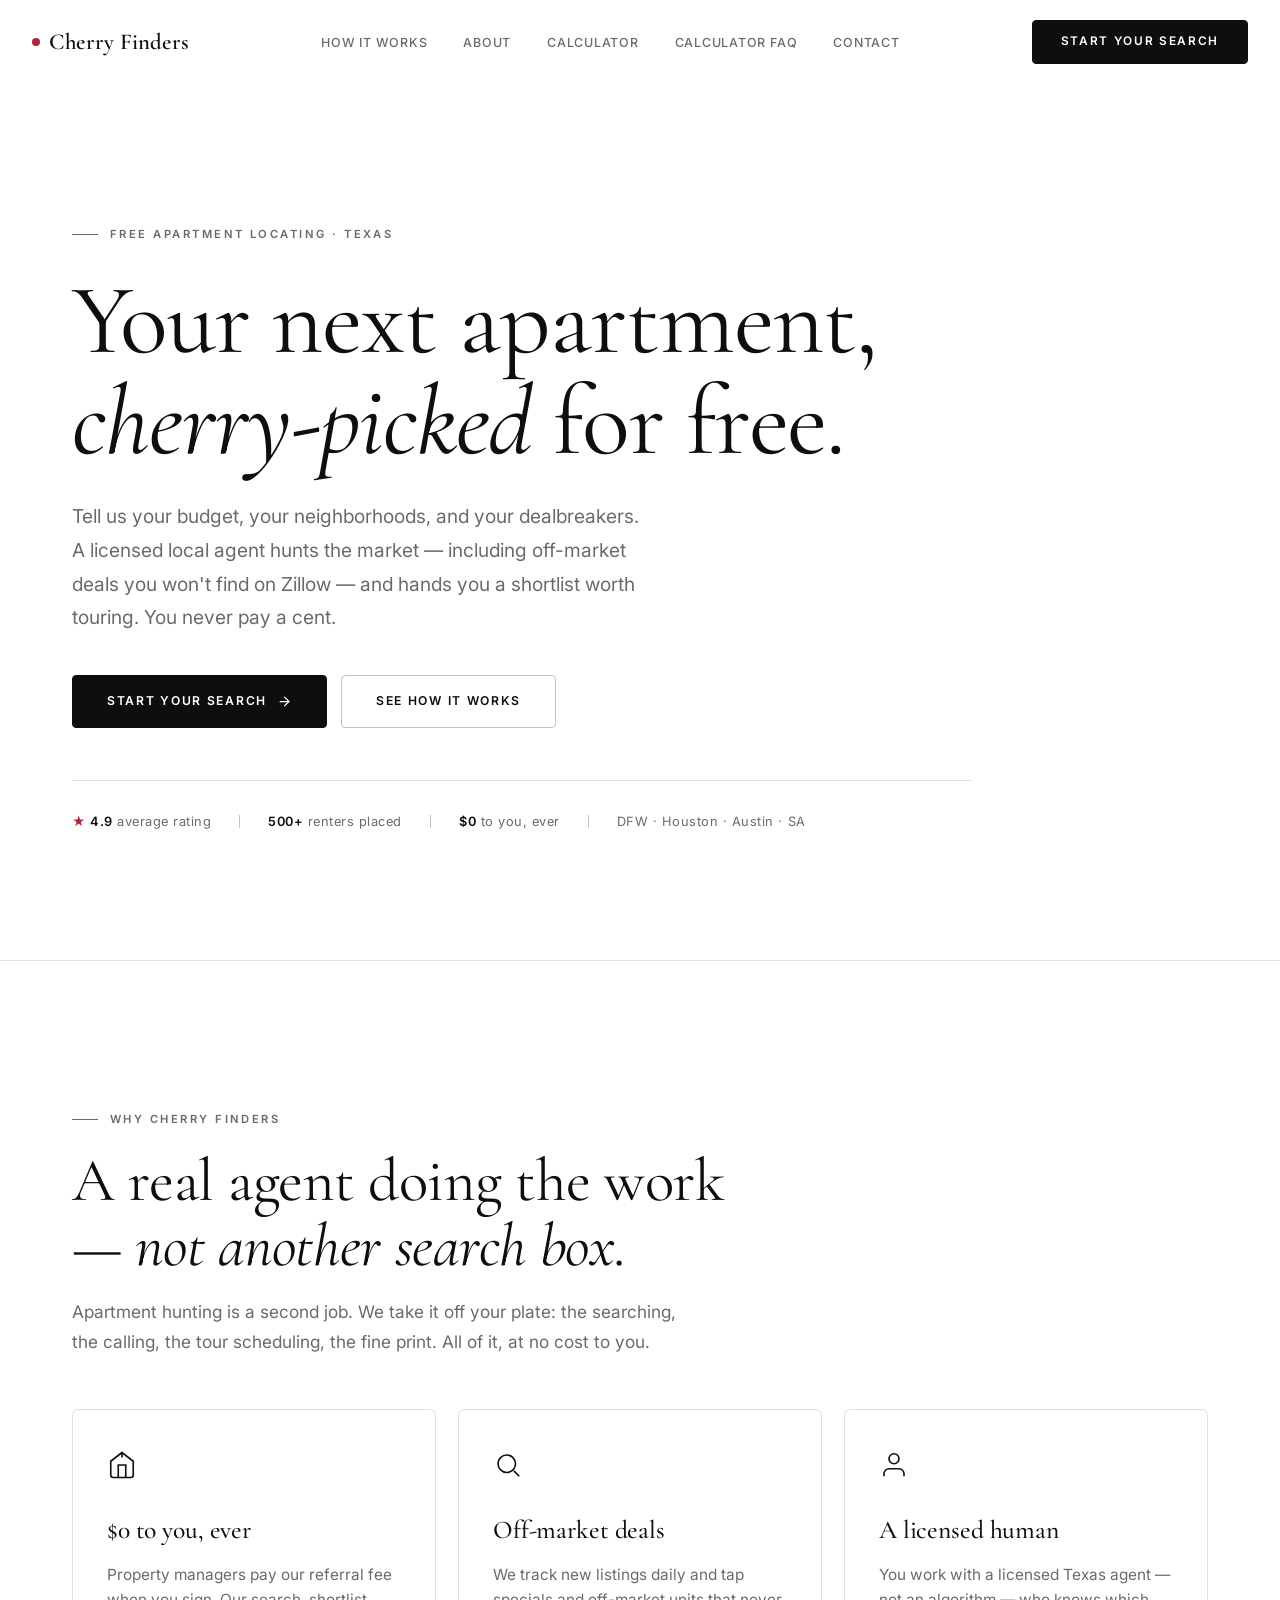
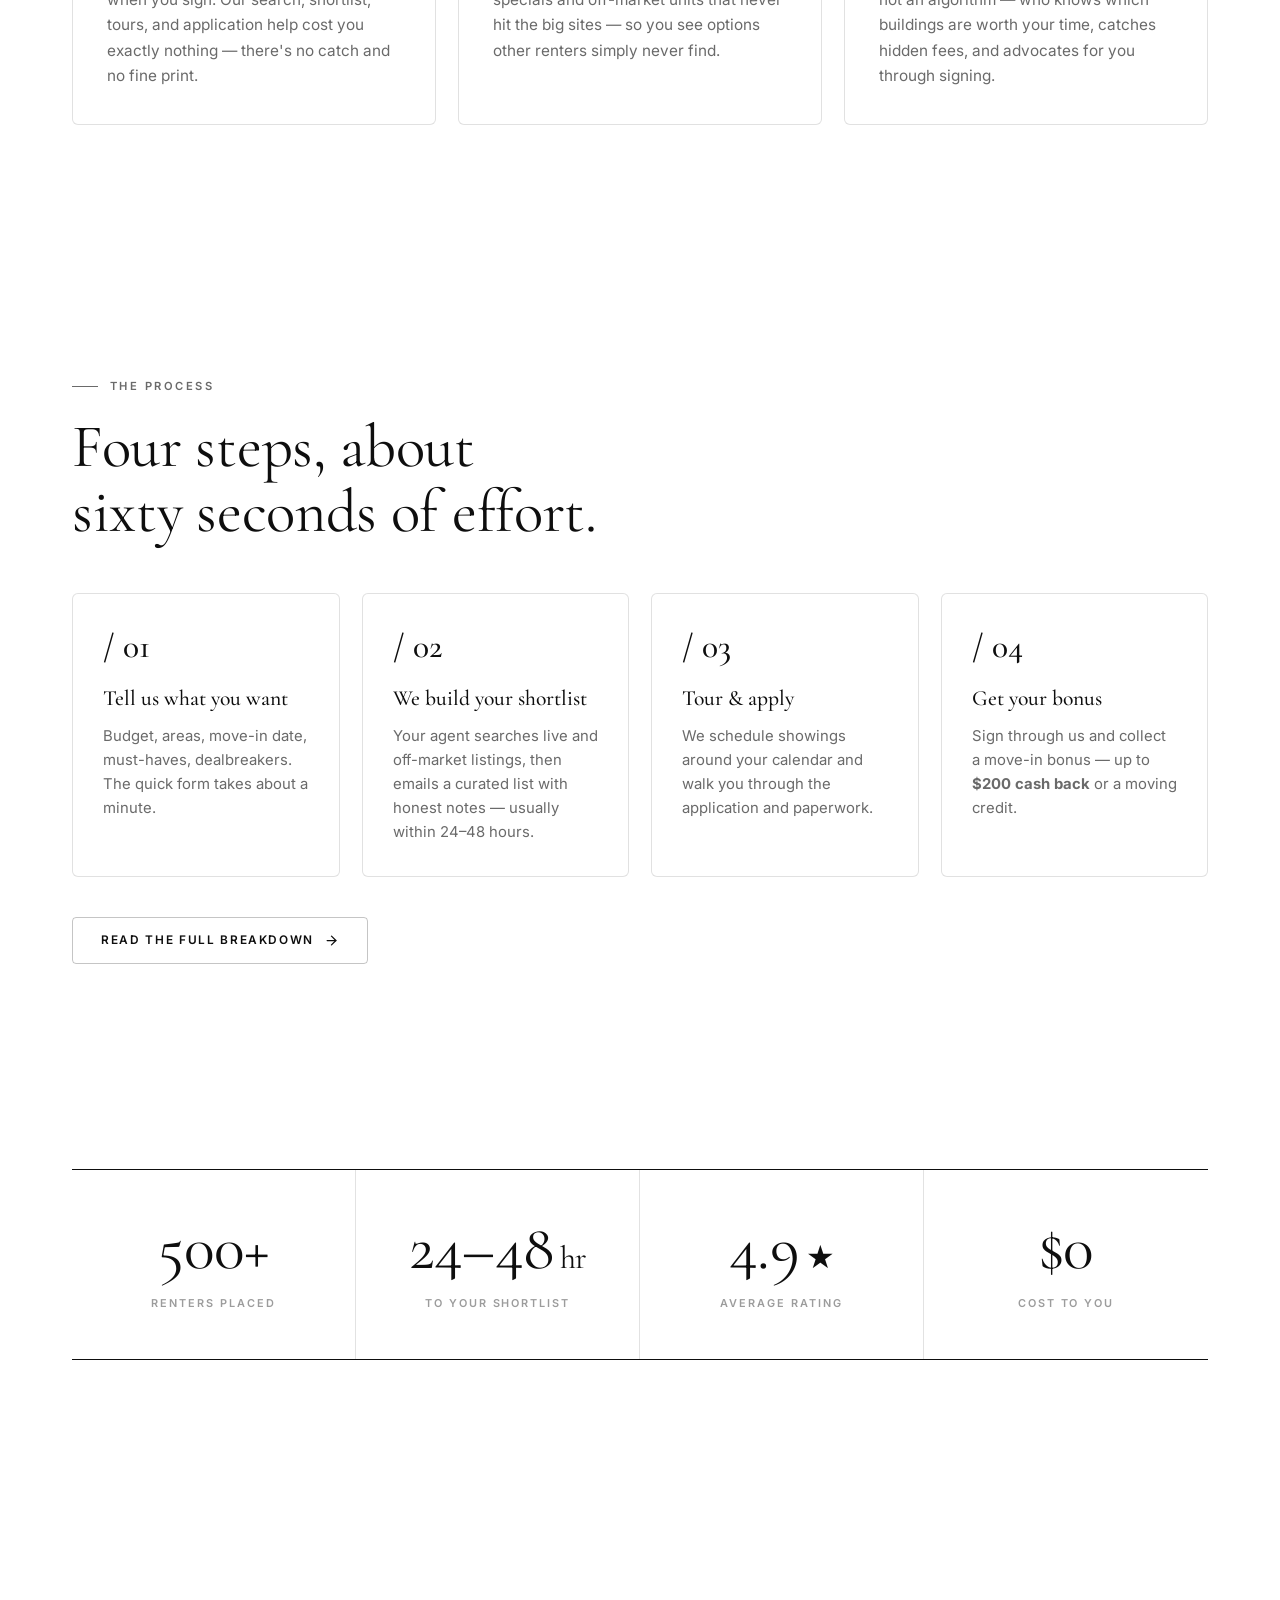
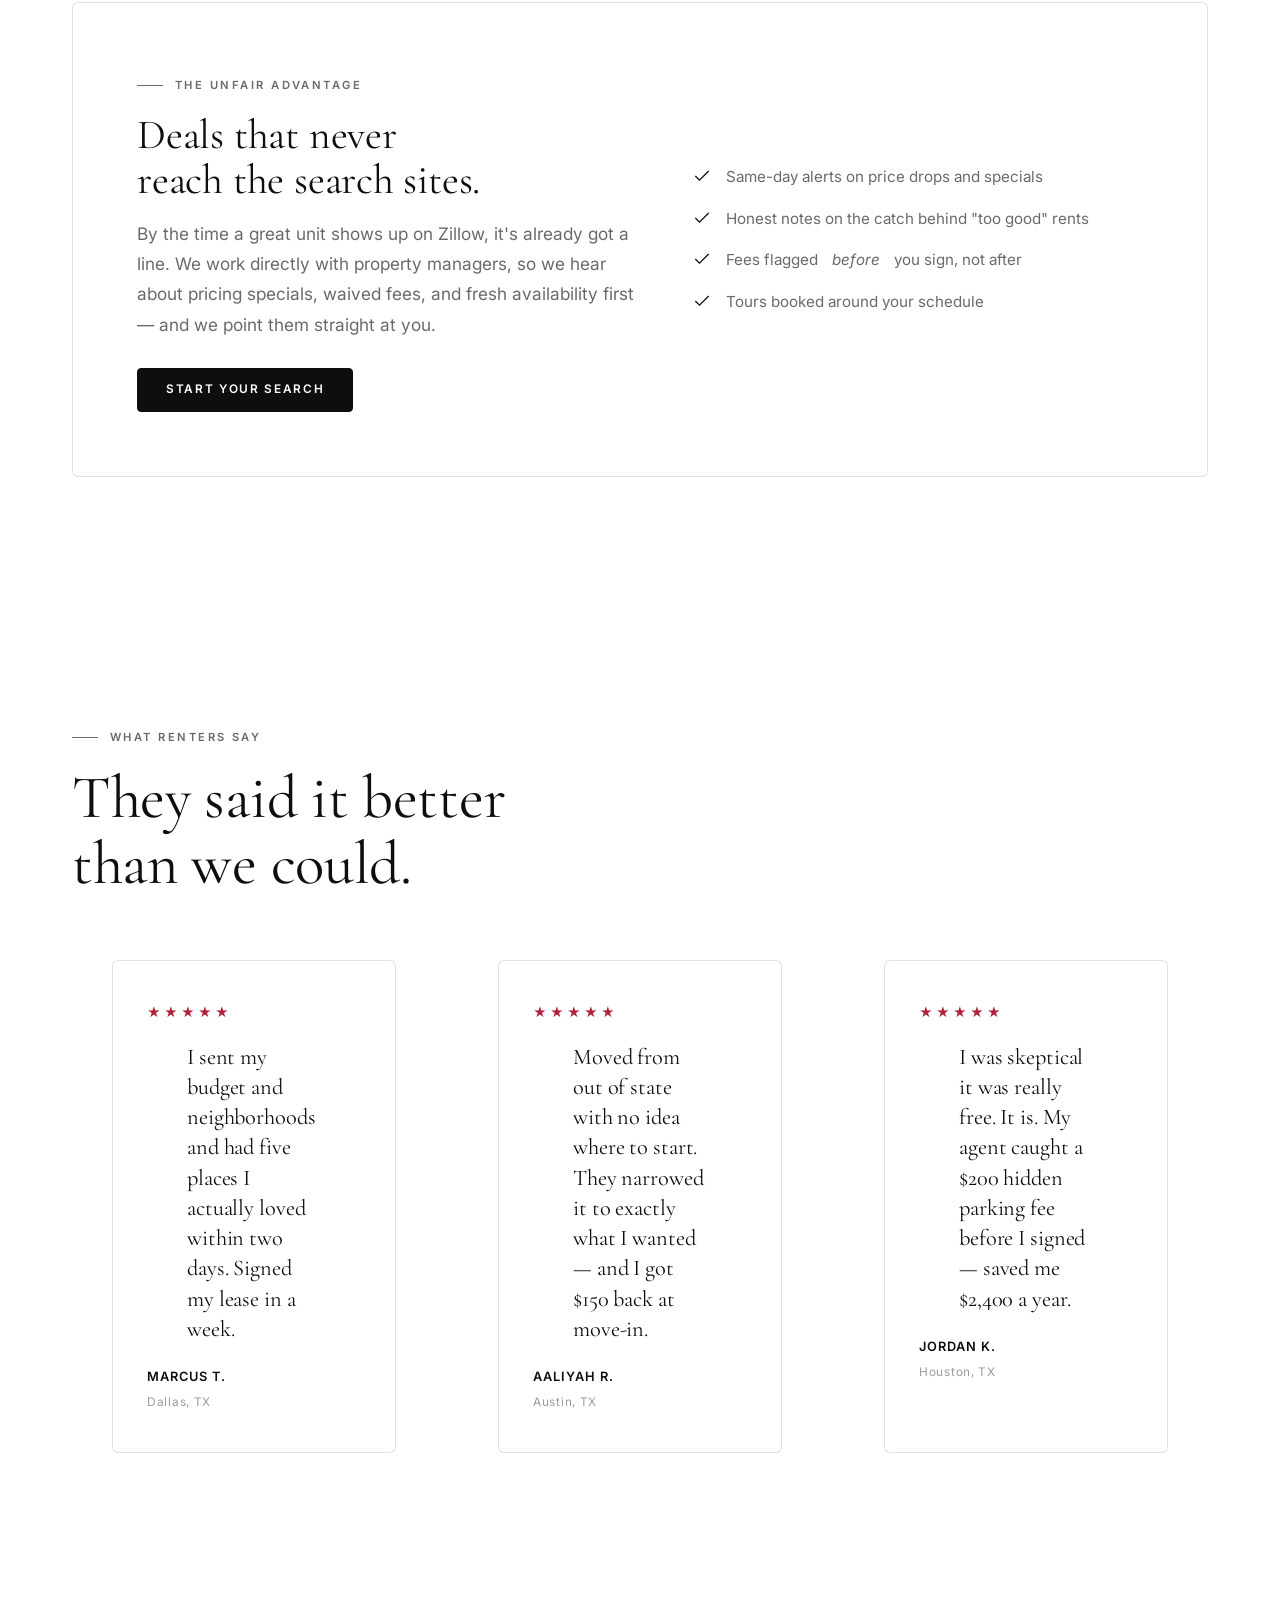
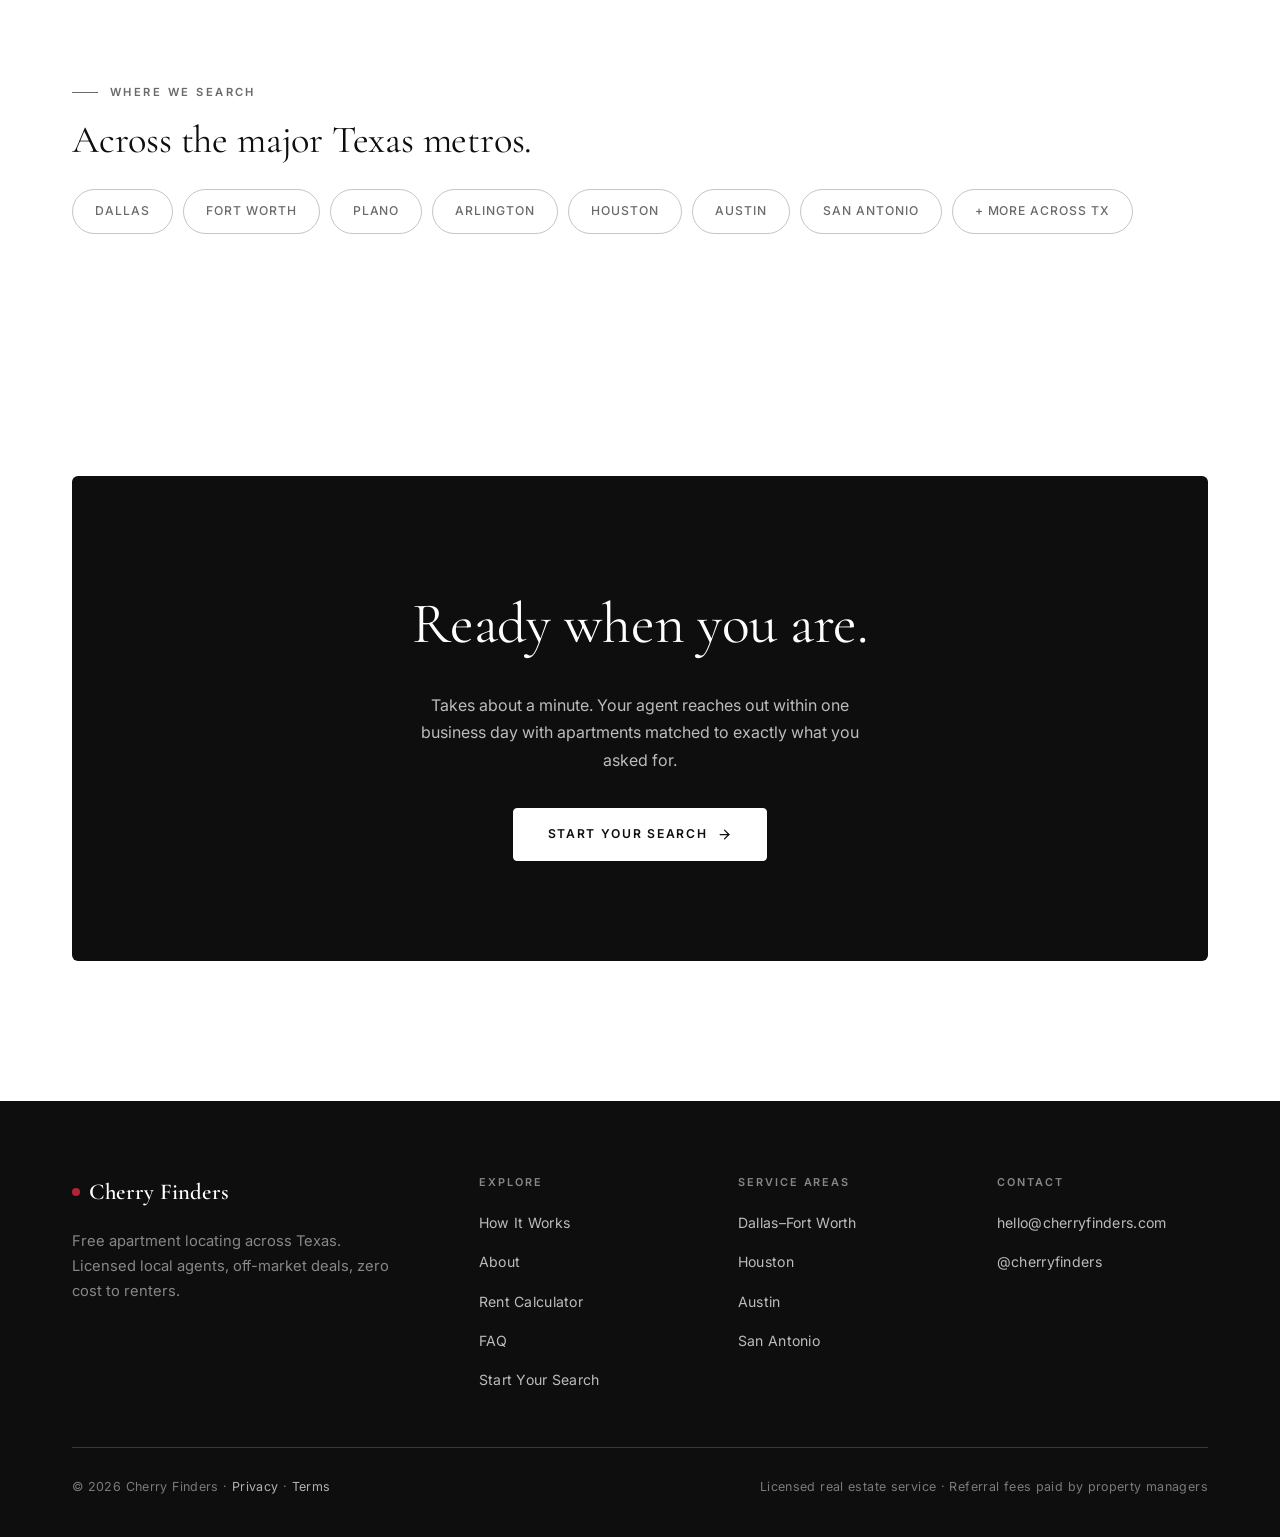
==== commit 3898db34: "Update theme color and navigation links in index.html" ====
--- a/index.html
+++ b/index.html
@@ -4,7 +4,7 @@
 <meta charset="utf-8">
 <meta name="viewport" content="width=device-width, initial-scale=1, viewport-fit=cover">
 <meta name="description" content="Cherry Finders — free apartment locating across Texas. Licensed local agents hunt off-market deals, build your shortlist, and get you a move-in bonus. Zero cost to you.">
-<meta name="theme-color" content="#09080A">
+<meta name="theme-color" content="#FFFFFF">
 <meta property="og:title" content="Cherry Finders — Free Apartment Locating in Texas">
 <meta property="og:description" content="Tell us your budget and must-haves. A licensed local agent cherry-picks your next apartment — for free.">
 <meta property="og:type" content="website">
@@ -13,7 +13,7 @@
 <link rel="icon" href="data:image/svg+xml,%3Csvg xmlns='http://www.w3.org/2000/svg' viewBox='0 0 32 32'%3E%3Crect width='32' height='32' rx='7' fill='%2309080A'/%3E%3Ccircle cx='16' cy='19' r='7' fill='%23FF2E4D'/%3E%3Cpath d='M16 12 C18 6, 23 5, 26 6' stroke='%23FF6274' stroke-width='2' fill='none' stroke-linecap='round'/%3E%3C/svg%3E">
 <link rel="preconnect" href="https://fonts.googleapis.com">
 <link rel="preconnect" href="https://fonts.gstatic.com" crossorigin>
-<link rel="stylesheet" href="https://fonts.googleapis.com/css2?family=Space+Grotesk:wght@400;500;600;700&family=Inter:wght@400;500;600&family=JetBrains+Mono:wght@400;500&display=swap">
+<link rel="stylesheet" href="https://fonts.googleapis.com/css2?family=Cormorant+Garamond:ital,wght@0,300;0,400;0,500;0,600;1,300;1,400;1,500&family=Inter:wght@400;500;600;700&display=swap">
 <link rel="stylesheet" href="style.css">
 </head>
 <body>
@@ -24,7 +24,9 @@
   <ul class="nav-links">
     <li><a href="how-it-works.html">How It Works</a></li>
     <li><a href="about.html">About</a></li>
-    <li><a href="faq.html">FAQ</a></li>
+    <li><a href="rent-calculator.html">Calculator</a></li>
+    <li><a href="rent-calculator.html">Calculator</a>
+  <a href="faq.html">FAQ</a></li>
     <li><a href="contact.html">Contact</a></li>
   </ul>
   <div class="nav-right">
@@ -263,6 +265,7 @@
         <ul class="foot-links">
           <li><a href="how-it-works.html">How It Works</a></li>
           <li><a href="about.html">About</a></li>
+          <li><a href="rent-calculator.html">Rent Calculator</a></li>
           <li><a href="faq.html">FAQ</a></li>
           <li><a href="search.html">Start Your Search</a></li>
         </ul>
--- a/style.css
+++ b/style.css
@@ -1,187 +1,124 @@
 /* ============================================================
    CHERRY FINDERS — shared design system
-   "Midnight Cherry" — dark, sleek, futuristic
+   "Editorial Mono" — black & white, luxury real-estate
+   Inspired by high-end marketplace aesthetics.
    One stylesheet for every page.
    ============================================================ */
 
-/* ── FONTS ─────────────────────────────────────────────────── */
-/* Loaded via <link> in each page's <head>:
-   Space Grotesk (display/ui) · Inter (body) · JetBrains Mono (labels) */
+/* Fonts per-page: Cormorant Garamond (display) · Inter (UI/body) */
 
 /* ── TOKENS ────────────────────────────────────────────────── */
 :root {
-  /* warm near-blacks */
-  --void:      #09080A;
-  --void-2:    #0D0B10;
-  --panel:     #141019;
-  --panel-2:   #1A1520;
-
-  /* glass */
-  --glass:     rgba(255,255,255,0.035);
-  --glass-2:   rgba(255,255,255,0.06);
-  --glass-brd: rgba(255,255,255,0.09);
-  --glass-brd-2: rgba(255,255,255,0.16);
-
-  /* cherry — the one accent */
-  --cherry:      #FF2E4D;
-  --cherry-2:    #FF6274;
-  --cherry-deep: #C81E3A;
-  --cherry-ink:  #3A0D16;
-  --cherry-glow: rgba(255,46,77,0.30);
-
-  /* text (warm whites) */
-  --text:   #F6F3F5;
-  --text-2: #B4ADB6;
-  --text-3: #7E7784;
-
-  --line:   rgba(255,255,255,0.08);
-  --line-2: rgba(255,255,255,0.14);
-
-  --radius:   16px;
-  --radius-lg: 22px;
-  --radius-sm: 10px;
-
-  --wrap: 1160px;
+  --paper:   #FFFFFF;
+  --paper-2: #F5F4F2;   /* subtle off-white for alt sections */
+  --ink:     #0E0E0E;   /* near-black */
+  --ink-2:   #6A6A6A;   /* gray */
+  --ink-3:   #9C9C9C;   /* light gray */
+  --black:   #0E0E0E;
+  --white:   #FFFFFF;
+
+  --line:   rgba(14,14,14,0.12);
+  --line-2: rgba(14,14,14,0.24);
+  --line-w: rgba(255,255,255,0.18);   /* on dark */
+
+  /* signature accent — used sparingly (logo mark, rating) */
+  --cherry:   #B0243A;
+  --cherry-2: #C8354C;
+
+  --radius:    4px;
+  --radius-lg: 6px;
+  --radius-pill: 100px;
+
+  --wrap: 1200px;
   --ease: cubic-bezier(.22,.61,.36,1);
 
-  color-scheme: dark;
+  color-scheme: light;
 }
 
 /* ── RESET ─────────────────────────────────────────────────── */
 *, *::before, *::after { box-sizing: border-box; }
-
 html { scroll-behavior: smooth; -webkit-text-size-adjust: 100%; }
-
 body {
   margin: 0;
-  background: var(--void);
-  color: var(--text);
+  background: var(--paper);
+  color: var(--ink);
   font-family: 'Inter', system-ui, -apple-system, sans-serif;
   font-size: 16px;
-  line-height: 1.65;
+  line-height: 1.7;
   overflow-x: hidden;
   -webkit-font-smoothing: antialiased;
   text-rendering: optimizeLegibility;
-  position: relative;
-}
-
-/* Fixed ambient background: warm void + faint cherry glow + grain */
-body::before {
-  content: '';
-  position: fixed;
-  inset: 0;
-  z-index: -2;
-  background:
-    radial-gradient(60% 42% at 78% -6%, rgba(255,46,77,0.16), transparent 60%),
-    radial-gradient(48% 40% at 8% 4%, rgba(200,30,58,0.10), transparent 62%),
-    linear-gradient(180deg, var(--void) 0%, var(--void-2) 100%);
-}
-/* Subtle film grain for depth */
-body::after {
-  content: '';
-  position: fixed;
-  inset: 0;
-  z-index: -1;
-  pointer-events: none;
-  opacity: 0.035;
-  background-image: url("data:image/svg+xml,%3Csvg xmlns='http://www.w3.org/2000/svg' width='140' height='140'%3E%3Cfilter id='n'%3E%3CfeTurbulence type='fractalNoise' baseFrequency='0.85' numOctaves='2' stitchTiles='stitch'/%3E%3C/filter%3E%3Crect width='100%25' height='100%25' filter='url(%23n)'/%3E%3C/svg%3E");
-}
-
+}
 img { max-width: 100%; display: block; }
 a { color: inherit; }
-
-::selection { background: var(--cherry); color: #fff; }
-
-:focus-visible {
-  outline: 2px solid var(--cherry-2);
-  outline-offset: 3px;
-  border-radius: 3px;
-}
+::selection { background: var(--ink); color: #fff; }
+:focus-visible { outline: 2px solid var(--ink); outline-offset: 3px; }
 
 /* ── TYPO PRIMITIVES ───────────────────────────────────────── */
 .display {
-  font-family: 'Space Grotesk', 'Inter', sans-serif;
-  font-weight: 500;
-  letter-spacing: -0.02em;
-  line-height: 1.04;
+  font-family: 'Cormorant Garamond', Georgia, serif;
+  font-weight: 400;
+  letter-spacing: 0;
+  line-height: 1.06;
   text-wrap: balance;
 }
-
 .eyebrow {
-  font-family: 'JetBrains Mono', ui-monospace, monospace;
-  font-size: 0.72rem;
-  font-weight: 500;
+  font-family: 'Inter', sans-serif;
+  font-size: 0.7rem;
+  font-weight: 600;
   letter-spacing: 0.22em;
   text-transform: uppercase;
-  color: var(--cherry-2);
+  color: var(--ink-2);
   display: inline-flex;
   align-items: center;
-  gap: 10px;
+  gap: 12px;
 }
 .eyebrow::before {
   content: '';
-  width: 22px;
-  height: 1px;
-  background: var(--cherry);
+  width: 26px; height: 1px;
+  background: var(--ink-2);
   display: inline-block;
 }
-
 .h2 {
-  font-family: 'Space Grotesk', sans-serif;
-  font-weight: 500;
-  font-size: clamp(2rem, 4.4vw, 3.3rem);
-  letter-spacing: -0.02em;
+  font-family: 'Cormorant Garamond', Georgia, serif;
+  font-weight: 400;
+  font-size: clamp(2.3rem, 4.8vw, 3.8rem);
+  letter-spacing: -0.005em;
   line-height: 1.08;
   margin: 18px 0 0;
   text-wrap: balance;
-  color: var(--text);
+  color: var(--ink);
 }
 .h3 {
-  font-family: 'Space Grotesk', sans-serif;
+  font-family: 'Cormorant Garamond', Georgia, serif;
   font-weight: 500;
-  font-size: 1.35rem;
-  letter-spacing: -0.01em;
+  font-size: 1.5rem;
   line-height: 1.2;
   margin: 0;
-  color: var(--text);
-}
-.grad {
-  background: linear-gradient(100deg, var(--cherry) 10%, var(--cherry-2) 90%);
-  -webkit-background-clip: text;
-  background-clip: text;
-  color: transparent;
-}
+  color: var(--ink);
+}
+.grad { font-style: italic; color: var(--ink); }   /* emphasis = italic serif, no color */
 .lead {
-  font-size: 1.075rem;
-  color: var(--text-2);
-  line-height: 1.72;
-  max-width: 54ch;
-}
-.mono { font-family: 'JetBrains Mono', ui-monospace, monospace; }
+  font-size: 1.08rem;
+  color: var(--ink-2);
+  line-height: 1.75;
+  max-width: 56ch;
+  font-weight: 400;
+}
 
 /* ── LAYOUT ────────────────────────────────────────────────── */
-.wrap {
-  width: 100%;
-  max-width: var(--wrap);
-  margin: 0 auto;
-  padding-inline: 28px;
-}
-.section { padding-block: clamp(72px, 11vw, 132px); position: relative; }
-.section--tight { padding-block: clamp(56px, 8vw, 96px); }
-
-.divider {
-  height: 1px;
-  border: 0;
-  margin: 0;
-  background: linear-gradient(90deg, transparent, var(--line-2), transparent);
-}
+.wrap { width: 100%; max-width: var(--wrap); margin: 0 auto; padding-inline: 32px; }
+.section { padding-block: clamp(74px, 11vw, 140px); position: relative; }
+.section--tight { padding-block: clamp(56px, 8vw, 104px); }
+.section--cream { background: var(--paper-2); }
+.divider { height: 1px; border: 0; margin: 0; background: var(--line); }
 
 /* ── NAV ───────────────────────────────────────────────────── */
 .nav {
   position: fixed;
   top: 0; left: 0; right: 0;
   z-index: 200;
-  padding: calc(env(safe-area-inset-top, 0px) + 18px) 28px 18px;
+  padding: calc(env(safe-area-inset-top, 0px) + 20px) 32px 20px;
   display: flex;
   align-items: center;
   justify-content: space-between;
@@ -189,19 +126,19 @@
   border-bottom: 1px solid transparent;
 }
 .nav.scrolled {
-  background: rgba(9,8,10,0.72);
-  backdrop-filter: blur(16px) saturate(140%);
-  -webkit-backdrop-filter: blur(16px) saturate(140%);
+  background: rgba(255,255,255,0.9);
+  backdrop-filter: blur(14px) saturate(120%);
+  -webkit-backdrop-filter: blur(14px) saturate(120%);
   border-bottom-color: var(--line);
-  padding-top: calc(env(safe-area-inset-top, 0px) + 12px);
-  padding-bottom: 12px;
+  padding-top: calc(env(safe-area-inset-top, 0px) + 13px);
+  padding-bottom: 13px;
 }
 .brand {
-  font-family: 'Space Grotesk', sans-serif;
+  font-family: 'Cormorant Garamond', Georgia, serif;
   font-weight: 600;
-  font-size: 1.16rem;
-  letter-spacing: -0.01em;
-  color: var(--text);
+  font-size: 1.42rem;
+  letter-spacing: 0.01em;
+  color: var(--ink);
   text-decoration: none;
   display: inline-flex;
   align-items: center;
@@ -209,56 +146,43 @@
   white-space: nowrap;
 }
 .brand-dot {
-  width: 9px; height: 9px;
+  width: 8px; height: 8px;
   border-radius: 50%;
   background: var(--cherry);
-  box-shadow: 0 0 0 4px rgba(255,46,77,0.16), 0 0 14px 2px var(--cherry-glow);
   flex-shrink: 0;
 }
-.nav-links {
-  display: flex;
-  align-items: center;
-  gap: 34px;
-  list-style: none;
-  margin: 0; padding: 0;
-}
+.nav-links { display: flex; align-items: center; gap: 36px; list-style: none; margin: 0; padding: 0; }
 .nav-links a {
-  font-size: 0.9rem;
-  font-weight: 450;
-  color: var(--text-2);
+  font-size: 0.78rem;
+  font-weight: 500;
+  letter-spacing: 0.06em;
+  text-transform: uppercase;
+  color: var(--ink-2);
   text-decoration: none;
   transition: color .2s;
   position: relative;
 }
-.nav-links a:hover, .nav-links a[aria-current="page"] { color: var(--text); }
+.nav-links a:hover, .nav-links a[aria-current="page"] { color: var(--ink); }
 .nav-links a[aria-current="page"]::after {
   content: '';
   position: absolute;
-  left: 0; right: 0; bottom: -6px;
-  height: 1.5px;
-  background: var(--cherry);
+  left: 0; right: 0; bottom: -7px;
+  height: 1px; background: var(--ink);
 }
 .nav-right { display: flex; align-items: center; gap: 18px; }
 
 /* Hamburger */
 .nav-toggle {
   display: none;
-  width: 42px; height: 42px;
-  border: 1px solid var(--glass-brd);
-  background: var(--glass);
-  border-radius: 11px;
-  cursor: pointer;
-  padding: 0;
-  position: relative;
-}
-.nav-toggle span,
-.nav-toggle span::before,
-.nav-toggle span::after {
-  content: '';
-  position: absolute;
-  left: 50%; top: 50%;
-  width: 17px; height: 1.5px;
-  background: var(--text);
+  width: 44px; height: 44px;
+  border: 1px solid var(--line-2);
+  background: transparent;
+  border-radius: 2px;
+  cursor: pointer; padding: 0; position: relative;
+}
+.nav-toggle span, .nav-toggle span::before, .nav-toggle span::after {
+  content: ''; position: absolute; left: 50%; top: 50%;
+  width: 18px; height: 1.5px; background: var(--ink);
   transform: translate(-50%,-50%);
   transition: transform .3s var(--ease), opacity .2s;
 }
@@ -268,538 +192,343 @@
 body.menu-open .nav-toggle span::before { transform: translate(-50%,-50%) rotate(45deg); }
 body.menu-open .nav-toggle span::after  { transform: translate(-50%,-50%) rotate(-45deg); }
 
-/* Mobile menu overlay */
+/* Mobile menu */
 .mobile-menu {
-  position: fixed;
-  inset: 0;
-  z-index: 150;
-  background: rgba(9,8,10,0.96);
-  backdrop-filter: blur(20px);
-  -webkit-backdrop-filter: blur(20px);
-  display: flex;
-  flex-direction: column;
-  justify-content: center;
-  gap: 8px;
-  padding: 32px;
-  opacity: 0;
-  visibility: hidden;
+  position: fixed; inset: 0; z-index: 150;
+  background: rgba(255,255,255,0.99);
+  backdrop-filter: blur(16px); -webkit-backdrop-filter: blur(16px);
+  display: flex; flex-direction: column; justify-content: center; gap: 4px;
+  padding: 36px;
+  opacity: 0; visibility: hidden;
   transition: opacity .35s var(--ease), visibility .35s;
 }
 body.menu-open .mobile-menu { opacity: 1; visibility: visible; }
 .mobile-menu a {
-  font-family: 'Space Grotesk', sans-serif;
-  font-size: 2rem;
-  font-weight: 500;
-  color: var(--text);
-  text-decoration: none;
-  padding: 10px 0;
-  letter-spacing: -0.01em;
+  font-family: 'Cormorant Garamond', Georgia, serif;
+  font-size: 2.1rem; font-weight: 500; color: var(--ink);
+  text-decoration: none; padding: 9px 0;
   border-bottom: 1px solid var(--line);
   transition: color .2s, padding-left .2s;
 }
-.mobile-menu a:hover { color: var(--cherry-2); padding-left: 8px; }
-.mobile-menu .btn { margin-top: 24px; font-size: 0.9rem; }
+.mobile-menu a:hover { color: var(--cherry); padding-left: 8px; }
+.mobile-menu .btn { margin-top: 26px; }
 
 /* ── BUTTONS ───────────────────────────────────────────────── */
 .btn {
-  --bg: var(--cherry);
-  display: inline-flex;
-  align-items: center;
-  justify-content: center;
-  gap: 10px;
-  font-family: 'Space Grotesk', sans-serif;
-  font-size: 0.86rem;
-  font-weight: 600;
-  letter-spacing: 0.02em;
-  padding: 13px 24px;
-  border-radius: 12px;
+  display: inline-flex; align-items: center; justify-content: center; gap: 10px;
+  font-family: 'Inter', sans-serif;
+  font-size: 0.74rem; font-weight: 600;
+  letter-spacing: 0.14em; text-transform: uppercase;
+  padding: 15px 28px;
+  border-radius: var(--radius);
   border: 1px solid transparent;
-  cursor: pointer;
-  text-decoration: none;
-  transition: transform .18s var(--ease), background .2s, box-shadow .25s, border-color .2s, color .2s;
-  white-space: nowrap;
-  line-height: 1;
-}
-.btn svg { width: 16px; height: 16px; }
-.btn-cherry {
-  background: var(--cherry);
-  color: #fff;
-  box-shadow: 0 6px 26px -6px var(--cherry-glow), inset 0 1px 0 rgba(255,255,255,0.18);
-}
-.btn-cherry:hover {
-  background: var(--cherry-2);
-  transform: translateY(-2px);
-  box-shadow: 0 12px 34px -6px var(--cherry-glow), inset 0 1px 0 rgba(255,255,255,0.2);
-}
-.btn-ghost {
-  background: var(--glass);
-  color: var(--text);
-  border-color: var(--glass-brd);
-  backdrop-filter: blur(6px);
-}
-.btn-ghost:hover {
-  border-color: var(--glass-brd-2);
-  background: var(--glass-2);
-  transform: translateY(-2px);
-}
-.btn-lg { padding: 16px 30px; font-size: 0.92rem; border-radius: 13px; }
+  cursor: pointer; text-decoration: none;
+  transition: background .25s, color .25s, border-color .25s, transform .18s var(--ease);
+  white-space: nowrap; line-height: 1;
+}
+.btn svg { width: 15px; height: 15px; }
+.btn-cherry { background: var(--ink); color: #fff; border-color: var(--ink); }
+.btn-cherry:hover { background: #fff; color: var(--ink); }
+.btn-ghost { background: transparent; color: var(--ink); border-color: var(--line-2); }
+.btn-ghost:hover { background: var(--ink); color: #fff; border-color: var(--ink); }
+.btn-lg { padding: 18px 34px; font-size: 0.76rem; }
 .btn-block { width: 100%; }
 
 /* ── HERO ──────────────────────────────────────────────────── */
 .hero {
   position: relative;
-  padding-top: clamp(150px, 22vh, 220px);
+  padding-top: clamp(168px, 24vh, 244px);
   padding-bottom: clamp(72px, 11vw, 128px);
   overflow: hidden;
-}
-.hero-grid {
-  position: absolute;
-  inset: 0;
-  z-index: -1;
-  background-image:
-    linear-gradient(var(--line) 1px, transparent 1px),
-    linear-gradient(90deg, var(--line) 1px, transparent 1px);
-  background-size: 58px 58px;
-  -webkit-mask-image: radial-gradient(120% 90% at 70% 0%, #000 20%, transparent 72%);
-          mask-image: radial-gradient(120% 90% at 70% 0%, #000 20%, transparent 72%);
-  opacity: 0.5;
-}
-.hero-blob {
-  position: absolute;
-  top: -18%; right: -8%;
-  width: 620px; height: 620px;
-  max-width: 90vw;
-  border-radius: 50%;
-  z-index: -1;
-  background: radial-gradient(circle at 50% 50%, rgba(255,46,77,0.30), rgba(255,46,77,0.05) 55%, transparent 70%);
-  filter: blur(20px);
-  animation: drift 16s var(--ease) infinite alternate;
-}
-@keyframes drift {
-  from { transform: translate(0,0) scale(1); }
-  to   { transform: translate(-40px,30px) scale(1.08); }
-}
-.hero-inner { max-width: 820px; }
+  border-bottom: 1px solid var(--line);
+}
+.hero-grid, .hero-blob { display: none; }   /* no decorative color in mono theme */
+.hero-inner { max-width: 900px; }
 .hero h1 {
-  font-family: 'Space Grotesk', sans-serif;
-  font-weight: 500;
-  font-size: clamp(2.7rem, 7vw, 5.2rem);
-  letter-spacing: -0.03em;
+  font-family: 'Cormorant Garamond', Georgia, serif;
+  font-weight: 400;
+  font-size: clamp(3rem, 8vw, 6.2rem);
+  letter-spacing: -0.01em;
   line-height: 1.02;
-  margin: 22px 0 0;
+  margin: 26px 0 0;
   text-wrap: balance;
 }
-.hero p.lead { margin-top: 26px; font-size: clamp(1.05rem, 1.6vw, 1.22rem); max-width: 46ch; }
-.hero-actions {
-  display: flex;
-  flex-wrap: wrap;
-  gap: 14px;
-  margin-top: 38px;
-}
+.hero p.lead { margin-top: 28px; font-size: clamp(1.05rem, 1.5vw, 1.25rem); max-width: 48ch; }
+.hero-actions { display: flex; flex-wrap: wrap; gap: 14px; margin-top: 40px; }
 .trust-row {
-  display: flex;
-  flex-wrap: wrap;
-  align-items: center;
-  gap: 12px 26px;
-  margin-top: 46px;
-  padding-top: 28px;
+  display: flex; flex-wrap: wrap; align-items: center; gap: 12px 28px;
+  margin-top: 52px; padding-top: 30px;
   border-top: 1px solid var(--line);
-  font-family: 'JetBrains Mono', monospace;
-  font-size: 0.78rem;
-  color: var(--text-3);
-  letter-spacing: 0.02em;
-}
-.trust-row b { color: var(--text); font-weight: 600; }
-.trust-row .star { color: var(--cherry-2); }
-.trust-sep { width: 1px; height: 14px; background: var(--line-2); }
-
-/* ── PANEL / CARD PRIMITIVES ───────────────────────────────── */
+  font-size: 0.8rem; letter-spacing: 0.04em; color: var(--ink-2);
+}
+.trust-row b { color: var(--ink); font-weight: 600; }
+.trust-row .star { color: var(--cherry); }
+.trust-sep { width: 1px; height: 13px; background: var(--line-2); }
+
+/* ── PANEL / CARDS ─────────────────────────────────────────── */
 .panel {
-  background: linear-gradient(180deg, var(--glass-2), var(--glass));
-  border: 1px solid var(--glass-brd);
+  background: var(--paper);
+  border: 1px solid var(--line);
   border-radius: var(--radius-lg);
-  backdrop-filter: blur(8px);
-  -webkit-backdrop-filter: blur(8px);
-}
-
-/* split two-column block (collapses on mobile) */
-.split { display: grid; grid-template-columns: 1.05fr 0.95fr; gap: 44px; align-items: center; }
-@media (max-width: 820px) { .split { grid-template-columns: 1fr; gap: 30px; } }
-
-/* section header block */
-.sec-head { max-width: 640px; }
+}
+.split { display: grid; grid-template-columns: 1.05fr 0.95fr; gap: 56px; align-items: center; }
+@media (max-width: 820px) { .split { grid-template-columns: 1fr; gap: 32px; } }
+
+.sec-head { max-width: 660px; }
 .sec-head .lead { margin-top: 18px; }
 .sec-head--center { margin-inline: auto; text-align: center; }
 .sec-head--center .eyebrow { justify-content: center; }
 .sec-head--center .lead { margin-inline: auto; }
 
 /* ── FEATURE GRID ──────────────────────────────────────────── */
-.grid { display: grid; gap: 20px; }
+.grid { display: grid; gap: 22px; }
 .grid-3 { grid-template-columns: repeat(3, 1fr); }
 .grid-2 { grid-template-columns: repeat(2, 1fr); }
 
 .feature {
   position: relative;
-  padding: 34px 30px 32px;
-  background: linear-gradient(180deg, var(--glass-2), var(--glass));
-  border: 1px solid var(--glass-brd);
+  padding: 40px 34px 36px;
+  background: var(--paper);
+  border: 1px solid var(--line);
   border-radius: var(--radius-lg);
-  overflow: hidden;
-  transition: transform .3s var(--ease), border-color .3s, box-shadow .3s;
-}
-.feature::after {
-  content: '';
-  position: absolute;
-  inset: 0;
-  border-radius: inherit;
-  padding: 1px;
-  background: linear-gradient(140deg, var(--cherry), transparent 45%);
-  -webkit-mask: linear-gradient(#000 0 0) content-box, linear-gradient(#000 0 0);
-          mask: linear-gradient(#000 0 0) content-box, linear-gradient(#000 0 0);
-  -webkit-mask-composite: xor;
-          mask-composite: exclude;
-  opacity: 0;
-  transition: opacity .3s;
-  pointer-events: none;
-}
-.feature:hover { transform: translateY(-5px); border-color: var(--glass-brd-2); box-shadow: 0 22px 50px -24px rgba(0,0,0,0.7); }
-.feature:hover::after { opacity: 0.7; }
+  transition: border-color .3s, background .3s, transform .25s var(--ease);
+}
+.feature:hover { border-color: var(--line-2); transform: translateY(-3px); }
 .feat-icon {
-  width: 50px; height: 50px;
-  border-radius: 13px;
-  display: grid; place-items: center;
-  background: radial-gradient(circle at 30% 25%, rgba(255,46,77,0.28), rgba(255,46,77,0.08));
-  border: 1px solid rgba(255,46,77,0.30);
-  margin-bottom: 22px;
-}
-.feat-icon svg { width: 22px; height: 22px; fill: none; stroke: var(--cherry-2); stroke-width: 1.6; }
-.feature h3 { font-family: 'Space Grotesk', sans-serif; font-size: 1.18rem; font-weight: 500; margin: 0 0 10px; letter-spacing: -0.01em; }
-.feature p { margin: 0; font-size: 0.95rem; color: var(--text-2); line-height: 1.62; }
+  width: 34px; height: 34px;
+  display: grid; place-items: start;
+  margin-bottom: 24px;
+}
+.feat-icon svg { width: 30px; height: 30px; fill: none; stroke: var(--ink); stroke-width: 1.3; }
+.feature h3 { font-family: 'Cormorant Garamond', Georgia, serif; font-size: 1.6rem; font-weight: 500; margin: 0 0 10px; letter-spacing: -0.005em; }
+.feature p { margin: 0; font-size: 0.96rem; color: var(--ink-2); line-height: 1.65; }
 
 /* ── STEPS ─────────────────────────────────────────────────── */
-.steps { display: grid; gap: 18px; grid-template-columns: repeat(4, 1fr); counter-reset: step; }
+.steps { display: grid; gap: 22px; grid-template-columns: repeat(4, 1fr); }
 .step {
   position: relative;
-  padding: 30px 24px;
-  border: 1px solid var(--glass-brd);
-  border-radius: var(--radius);
-  background: var(--glass);
-  transition: border-color .3s, transform .3s var(--ease);
-}
-.step:hover { border-color: var(--glass-brd-2); transform: translateY(-4px); }
+  padding: 36px 30px 32px;
+  border: 1px solid var(--line);
+  border-radius: var(--radius-lg);
+  background: var(--paper);
+  transition: border-color .3s, transform .25s var(--ease);
+}
+.step:hover { border-color: var(--line-2); transform: translateY(-3px); }
 .step-n {
-  font-family: 'JetBrains Mono', monospace;
-  font-size: 0.75rem;
-  letter-spacing: 0.1em;
-  color: var(--cherry-2);
-  margin-bottom: 18px;
-}
-.step h3 { font-family: 'Space Grotesk', sans-serif; font-size: 1.15rem; font-weight: 500; margin: 0 0 9px; }
-.step p { margin: 0; font-size: 0.92rem; color: var(--text-2); line-height: 1.6; }
+  font-family: 'Cormorant Garamond', Georgia, serif;
+  font-size: 2.1rem; font-weight: 500; color: var(--ink);
+  margin-bottom: 16px; line-height: 1;
+}
+.step h3 { font-family: 'Cormorant Garamond', Georgia, serif; font-size: 1.35rem; font-weight: 500; margin: 0 0 9px; }
+.step p { margin: 0; font-size: 0.93rem; color: var(--ink-2); line-height: 1.6; }
 
 /* ── STATS ─────────────────────────────────────────────────── */
 .stats {
   display: grid;
   grid-template-columns: repeat(4, 1fr);
-  border: 1px solid var(--glass-brd);
-  border-radius: var(--radius-lg);
-  overflow: hidden;
-  background: linear-gradient(180deg, var(--glass-2), transparent);
-}
-.stat {
-  padding: 40px 28px;
-  border-right: 1px solid var(--line);
-  text-align: center;
-}
+  border-top: 1px solid var(--ink);
+  border-bottom: 1px solid var(--ink);
+}
+.stat { padding: 46px 28px; border-right: 1px solid var(--line); text-align: center; }
 .stat:last-child { border-right: 0; }
 .stat-num {
-  font-family: 'Space Grotesk', sans-serif;
+  font-family: 'Cormorant Garamond', Georgia, serif;
   font-weight: 400;
-  font-size: clamp(2.4rem, 4vw, 3.2rem);
-  letter-spacing: -0.03em;
-  line-height: 1;
-  color: var(--text);
-}
-.stat-num .grad { font-weight: 500; }
+  font-size: clamp(2.8rem, 5vw, 4rem);
+  letter-spacing: -0.01em; line-height: 1; color: var(--ink);
+}
+.stat-num .grad { color: var(--ink); font-style: normal; }
 .stat-label {
-  font-family: 'JetBrains Mono', monospace;
-  font-size: 0.7rem;
-  letter-spacing: 0.16em;
-  text-transform: uppercase;
-  color: var(--text-3);
-  margin-top: 12px;
+  font-size: 0.68rem; font-weight: 600; letter-spacing: 0.18em;
+  text-transform: uppercase; color: var(--ink-3); margin-top: 14px;
 }
 
 /* ── TESTIMONIALS ──────────────────────────────────────────── */
-.quotes { display: grid; grid-template-columns: repeat(3,1fr); gap: 20px; }
+.quotes { display: grid; grid-template-columns: repeat(3,1fr); gap: 22px; }
 .quote {
-  padding: 32px 28px;
-  border: 1px solid var(--glass-brd);
+  padding: 40px 34px;
+  border: 1px solid var(--line);
   border-radius: var(--radius-lg);
-  background: linear-gradient(180deg, var(--glass-2), var(--glass));
-  position: relative;
-}
-.quote .stars { color: var(--cherry-2); letter-spacing: 3px; font-size: 0.82rem; margin-bottom: 16px; }
+  background: var(--paper);
+  position: relative;
+}
+.quote .stars { color: var(--cherry); letter-spacing: 3px; font-size: 0.82rem; margin-bottom: 18px; }
 .quote p {
-  font-family: 'Space Grotesk', sans-serif;
-  font-size: 1.05rem;
-  font-weight: 400;
-  line-height: 1.5;
-  color: var(--text);
-  margin: 0 0 20px;
-  letter-spacing: -0.01em;
-}
-.quote .who { font-size: 0.82rem; font-weight: 600; color: var(--text); }
-.quote .where { font-family: 'JetBrains Mono', monospace; font-size: 0.7rem; color: var(--cherry-2); margin-top: 3px; letter-spacing: 0.08em; }
+  font-family: 'Cormorant Garamond', Georgia, serif;
+  font-size: 1.4rem; font-weight: 400; line-height: 1.35;
+  color: var(--ink); margin: 0 0 22px; letter-spacing: -0.005em;
+}
+.quote .who { font-size: 0.8rem; font-weight: 600; letter-spacing: 0.08em; text-transform: uppercase; color: var(--ink); }
+.quote .where { font-size: 0.74rem; color: var(--ink-3); margin-top: 4px; letter-spacing: 0.06em; }
 
 /* ── CITIES / PILLS ────────────────────────────────────────── */
-.pills { display: flex; flex-wrap: wrap; gap: 12px; }
+.pills { display: flex; flex-wrap: wrap; gap: 10px; }
 .pill {
-  font-family: 'JetBrains Mono', monospace;
-  font-size: 0.82rem;
-  letter-spacing: 0.04em;
-  padding: 11px 20px;
-  border: 1px solid var(--glass-brd);
-  border-radius: 100px;
-  background: var(--glass);
-  color: var(--text-2);
+  font-size: 0.76rem; font-weight: 500; letter-spacing: 0.08em; text-transform: uppercase;
+  padding: 11px 22px;
+  border: 1px solid var(--line-2);
+  border-radius: var(--radius-pill);
+  background: transparent; color: var(--ink-2);
   transition: border-color .25s, color .25s, background .25s;
 }
-.pill:hover { border-color: var(--cherry); color: var(--text); background: rgba(255,46,77,0.08); }
-
-/* ── CTA BAND ──────────────────────────────────────────────── */
+.pill:hover { border-color: var(--ink); color: #fff; background: var(--ink); }
+
+/* ── CTA BAND (full black) ─────────────────────────────────── */
 .cta-band {
   position: relative;
   border-radius: var(--radius-lg);
-  padding: clamp(44px, 6vw, 76px);
+  padding: clamp(56px, 8vw, 100px) clamp(32px,6vw,72px);
   overflow: hidden;
-  border: 1px solid rgba(255,46,77,0.28);
-  background:
-    radial-gradient(120% 140% at 100% 0%, rgba(255,46,77,0.28), transparent 55%),
-    radial-gradient(120% 140% at 0% 100%, rgba(200,30,58,0.22), transparent 55%),
-    var(--panel);
+  color: #fff;
+  background: var(--ink);
   text-align: center;
 }
-.cta-band h2 { font-family: 'Space Grotesk', sans-serif; font-weight: 500; font-size: clamp(1.9rem,4vw,3rem); letter-spacing: -0.02em; margin: 0; text-wrap: balance; }
-.cta-band p { color: var(--text-2); margin: 16px auto 0; max-width: 46ch; }
-.cta-band .btn { margin-top: 30px; }
+.cta-band h2 { font-family: 'Cormorant Garamond', Georgia, serif; font-weight: 400; font-size: clamp(2.2rem,4.6vw,3.6rem); letter-spacing: -0.005em; margin: 0; color: #fff; text-wrap: balance; }
+.cta-band p { color: rgba(255,255,255,0.72); margin: 18px auto 0; max-width: 48ch; }
+.cta-band .btn { margin-top: 34px; }
+.cta-band .btn-cherry { background: #fff; color: var(--ink); border-color: #fff; }
+.cta-band .btn-cherry:hover { background: transparent; color: #fff; border-color: #fff; }
 
 /* ── FORMS ─────────────────────────────────────────────────── */
-.form-layout {
-  display: grid;
-  grid-template-columns: 0.85fr 1.15fr;
-  gap: 56px;
-  align-items: start;
-}
+.form-layout { display: grid; grid-template-columns: 0.82fr 1.18fr; gap: 64px; align-items: start; }
 .form-aside .lead { margin-top: 18px; }
-.form-checklist { list-style: none; margin: 30px 0 0; padding: 0; display: flex; flex-direction: column; gap: 14px; }
-.form-checklist li { display: flex; gap: 13px; align-items: flex-start; font-size: 0.92rem; color: var(--text-2); }
-.form-checklist svg { width: 20px; height: 20px; flex-shrink: 0; stroke: var(--cherry-2); fill: none; stroke-width: 2; margin-top: 1px; }
-
-.form-card { padding: clamp(28px, 4vw, 42px); }
-.form-card h2 { font-family: 'Space Grotesk', sans-serif; font-weight: 500; font-size: 1.5rem; margin: 0 0 6px; letter-spacing: -0.01em; }
-.form-card .form-note { font-family: 'JetBrains Mono', monospace; font-size: 0.72rem; color: var(--text-3); letter-spacing: 0.06em; margin-bottom: 26px; }
-
-.field { display: flex; flex-direction: column; gap: 7px; margin-bottom: 16px; }
-.field > label,
-.field-label {
-  font-family: 'JetBrains Mono', monospace;
-  font-size: 0.68rem;
-  letter-spacing: 0.1em;
-  text-transform: uppercase;
-  color: var(--text-3);
-}
-.field-row { display: grid; grid-template-columns: 1fr 1fr; gap: 14px; }
+.form-checklist { list-style: none; margin: 32px 0 0; padding: 0; display: flex; flex-direction: column; gap: 16px; }
+.form-checklist li { display: flex; gap: 14px; align-items: flex-start; font-size: 0.95rem; color: var(--ink-2); }
+.form-checklist svg { width: 20px; height: 20px; flex-shrink: 0; stroke: var(--ink); fill: none; stroke-width: 1.6; margin-top: 2px; }
+
+.form-card { padding: clamp(30px, 4vw, 46px); }
+.form-card h2 { font-family: 'Cormorant Garamond', Georgia, serif; font-weight: 500; font-size: 1.9rem; margin: 0 0 6px; letter-spacing: -0.005em; }
+.form-card .form-note { font-size: 0.7rem; font-weight: 600; letter-spacing: 0.16em; text-transform: uppercase; color: var(--ink-3); margin-bottom: 28px; }
+
+.field { display: flex; flex-direction: column; gap: 8px; margin-bottom: 18px; }
+.field > label, .field-label {
+  font-size: 0.68rem; font-weight: 600; letter-spacing: 0.14em; text-transform: uppercase; color: var(--ink-2);
+}
+.field-row { display: grid; grid-template-columns: 1fr 1fr; gap: 16px; }
 
 input, select, textarea {
   width: 100%;
   font-family: 'Inter', sans-serif;
-  font-size: 0.95rem;
-  color: var(--text);
-  background: rgba(255,255,255,0.03);
-  border: 1px solid var(--glass-brd);
-  border-radius: var(--radius-sm);
-  padding: 13px 14px;
+  font-size: 0.96rem; color: var(--ink);
+  background: var(--paper);
+  border: 0;
+  border-bottom: 1px solid var(--line-2);
+  border-radius: 0;
+  padding: 12px 2px;
   outline: none;
-  transition: border-color .2s, background .2s, box-shadow .2s;
-  -webkit-appearance: none;
-  appearance: none;
-}
-input::placeholder, textarea::placeholder { color: var(--text-3); }
-input:focus, select:focus, textarea:focus {
-  border-color: var(--cherry);
-  background: rgba(255,46,77,0.05);
-  box-shadow: 0 0 0 3px rgba(255,46,77,0.14);
-}
+  transition: border-color .2s;
+  -webkit-appearance: none; appearance: none;
+}
+input::placeholder, textarea::placeholder { color: var(--ink-3); }
+input:focus, select:focus, textarea:focus { border-bottom-color: var(--ink); }
 select {
-  background-image: url("data:image/svg+xml,%3Csvg xmlns='http://www.w3.org/2000/svg' width='14' height='14' viewBox='0 0 24 24' fill='none' stroke='%23B4ADB6' stroke-width='2'%3E%3Cpolyline points='6 9 12 15 18 9'/%3E%3C/svg%3E");
-  background-repeat: no-repeat;
-  background-position: right 14px center;
-  padding-right: 38px;
-  cursor: pointer;
-}
-select option { background: var(--panel); color: var(--text); }
-textarea { resize: vertical; min-height: 92px; line-height: 1.55; }
-input.invalid, select.invalid, textarea.invalid { border-color: var(--cherry); box-shadow: 0 0 0 3px rgba(255,46,77,0.16); }
-
-.form-fine {
-  font-size: 0.74rem;
-  color: var(--text-3);
-  line-height: 1.55;
-  margin: 14px 0 0;
-}
-.form-error {
-  color: var(--cherry-2);
-  font-size: 0.82rem;
-  font-weight: 500;
-  margin: 14px 0 0;
-}
-
-/* honeypot */
+  background-image: url("data:image/svg+xml,%3Csvg xmlns='http://www.w3.org/2000/svg' width='14' height='14' viewBox='0 0 24 24' fill='none' stroke='%236A6A6A' stroke-width='2'%3E%3Cpolyline points='6 9 12 15 18 9'/%3E%3C/svg%3E");
+  background-repeat: no-repeat; background-position: right 2px center; padding-right: 30px; cursor: pointer;
+}
+select option { background: var(--paper); color: var(--ink); }
+textarea { resize: vertical; min-height: 84px; line-height: 1.55; border: 1px solid var(--line-2); border-radius: var(--radius); padding: 12px 14px; }
+textarea:focus { border-color: var(--ink); }
+input.invalid, select.invalid, textarea.invalid { border-color: var(--cherry); border-bottom-color: var(--cherry); }
+
+.form-fine { font-size: 0.76rem; color: var(--ink-3); line-height: 1.55; margin: 16px 0 0; }
+.form-error { color: var(--cherry); font-size: 0.84rem; font-weight: 600; margin: 16px 0 0; }
+
 .hp { position: absolute; left: -9999px; width: 1px; height: 1px; opacity: 0; }
 
-/* success state */
-.form-success { display: none; text-align: center; padding: 30px 10px; }
+.form-success { display: none; text-align: center; padding: 34px 10px; }
 .form-success.show { display: block; }
 form.sent { display: none; }
 .success-badge {
-  width: 62px; height: 62px;
-  border-radius: 50%;
-  display: grid; place-items: center;
-  margin: 0 auto 20px;
-  background: radial-gradient(circle at 30% 25%, var(--cherry-2), var(--cherry-deep));
-  box-shadow: 0 0 0 6px rgba(255,46,77,0.14), 0 10px 30px -8px var(--cherry-glow);
-}
-.success-badge svg { width: 28px; height: 28px; fill: none; stroke: #fff; stroke-width: 2.6; }
-.form-success h3 { font-family: 'Space Grotesk', sans-serif; font-weight: 500; font-size: 1.6rem; margin: 0 0 10px; }
-.form-success p { color: var(--text-2); margin: 0; font-size: 0.95rem; }
+  width: 64px; height: 64px; border-radius: 50%;
+  display: grid; place-items: center; margin: 0 auto 22px;
+  background: var(--ink);
+}
+.success-badge svg { width: 30px; height: 30px; fill: none; stroke: #fff; stroke-width: 2.4; }
+.form-success h3 { font-family: 'Cormorant Garamond', Georgia, serif; font-weight: 500; font-size: 1.9rem; margin: 0 0 10px; }
+.form-success p { color: var(--ink-2); margin: 0; font-size: 0.96rem; }
 
 /* ── FAQ ───────────────────────────────────────────────────── */
-.faq { display: flex; flex-direction: column; gap: 0; border-top: 1px solid var(--line); }
-.faq details {
+.faq { display: flex; flex-direction: column; gap: 0; border-top: 1px solid var(--ink); }
+.faq details { border-bottom: 1px solid var(--line); }
+.faq summary {
+  list-style: none; cursor: pointer; padding: 30px 4px;
+  display: flex; align-items: center; justify-content: space-between; gap: 24px;
+  font-family: 'Cormorant Garamond', Georgia, serif;
+  font-size: 1.5rem; font-weight: 500; color: var(--ink);
+  letter-spacing: -0.005em; transition: color .2s;
+}
+.faq summary::-webkit-details-marker { display: none; }
+.faq summary:hover { color: var(--ink-2); }
+.faq-icon { position: relative; width: 18px; height: 18px; flex-shrink: 0; }
+.faq-icon::before, .faq-icon::after { content: ''; position: absolute; background: var(--ink); transition: transform .3s var(--ease); }
+.faq-icon::before { top: 8px; left: 0; width: 18px; height: 1.5px; }
+.faq-icon::after  { left: 8px; top: 0; width: 1.5px; height: 18px; }
+.faq details[open] .faq-icon::after { transform: scaleY(0); }
+.faq-answer { padding: 0 4px 30px; color: var(--ink-2); font-size: 1rem; line-height: 1.75; max-width: 72ch; }
+.faq-answer a { color: var(--ink); font-weight: 500; border-bottom: 1px solid var(--line-2); }
+
+/* ── PAGE HEADER ───────────────────────────────────────────── */
+.page-head {
+  position: relative;
+  padding-top: clamp(160px, 22vh, 210px);
+  padding-bottom: clamp(44px, 6vw, 68px);
+  overflow: hidden;
   border-bottom: 1px solid var(--line);
 }
-.faq summary {
-  list-style: none;
-  cursor: pointer;
-  padding: 26px 4px;
-  display: flex;
-  align-items: center;
-  justify-content: space-between;
-  gap: 24px;
-  font-family: 'Space Grotesk', sans-serif;
-  font-size: 1.12rem;
-  font-weight: 500;
-  color: var(--text);
-  letter-spacing: -0.01em;
-  transition: color .2s;
-}
-.faq summary::-webkit-details-marker { display: none; }
-.faq summary:hover { color: var(--cherry-2); }
-.faq-icon {
-  position: relative;
-  width: 20px; height: 20px;
-  flex-shrink: 0;
-}
-.faq-icon::before, .faq-icon::after {
-  content: '';
-  position: absolute;
-  background: var(--cherry-2);
-  transition: transform .3s var(--ease);
-}
-.faq-icon::before { top: 9px; left: 0; width: 20px; height: 2px; }
-.faq-icon::after  { left: 9px; top: 0; width: 2px; height: 20px; }
-.faq details[open] .faq-icon::after { transform: scaleY(0); }
-.faq-answer { padding: 0 4px 28px; color: var(--text-2); font-size: 0.98rem; line-height: 1.7; max-width: 68ch; }
-.faq-answer a { color: var(--cherry-2); }
-
-/* ── PAGE HEADER (interior pages) ──────────────────────────── */
-.page-head {
-  position: relative;
-  padding-top: clamp(140px, 20vh, 190px);
-  padding-bottom: clamp(40px, 6vw, 64px);
-  overflow: hidden;
-}
-.page-head .hero-blob { width: 460px; height: 460px; top: -24%; }
 .page-head h1 {
-  font-family: 'Space Grotesk', sans-serif;
-  font-weight: 500;
-  font-size: clamp(2.4rem, 6vw, 4rem);
-  letter-spacing: -0.03em;
-  line-height: 1.05;
-  margin: 20px 0 0;
-  text-wrap: balance;
+  font-family: 'Cormorant Garamond', Georgia, serif;
+  font-weight: 400;
+  font-size: clamp(2.8rem, 6.4vw, 4.8rem);
+  letter-spacing: -0.01em; line-height: 1.04; margin: 22px 0 0; text-wrap: balance;
 }
 .page-head .lead { margin-top: 20px; }
-
-/* generic prose (about) */
-.prose { max-width: 66ch; }
-.prose p { color: var(--text-2); margin: 0 0 20px; }
-.prose h2 { font-family:'Space Grotesk',sans-serif; font-weight:500; font-size: 1.7rem; letter-spacing:-0.02em; margin: 44px 0 14px; color: var(--text); }
-.prose strong { color: var(--text); font-weight: 600; }
-
-/* two-up info cards (contact) */
-.info-card {
-  padding: 34px 30px;
-  border: 1px solid var(--glass-brd);
-  border-radius: var(--radius-lg);
-  background: linear-gradient(180deg, var(--glass-2), var(--glass));
-}
-.info-card .feat-icon { margin-bottom: 18px; }
-.info-card h3 { font-family:'Space Grotesk',sans-serif; font-weight:500; font-size:1.15rem; margin:0 0 8px; }
-.info-card p { color: var(--text-2); font-size: 0.94rem; margin: 0 0 14px; }
+.page-head .lead a { color: var(--ink); font-weight: 500; border-bottom: 1px solid var(--line-2); }
+
+/* prose (about) */
+.prose { max-width: 68ch; }
+.prose p { color: var(--ink-2); margin: 0 0 22px; font-size: 1.08rem; line-height: 1.8; }
+.prose h2 { font-family:'Cormorant Garamond',Georgia,serif; font-weight:500; font-size: 2rem; margin: 50px 0 16px; color: var(--ink); letter-spacing: -0.005em; }
+.prose strong { color: var(--ink); font-weight: 600; }
+
+/* info cards (contact) */
+.info-card { padding: 36px 32px; border: 1px solid var(--line); border-radius: var(--radius-lg); background: var(--paper); }
+.info-card .feat-icon { margin-bottom: 20px; }
+.info-card h3 { font-family:'Cormorant Garamond',Georgia,serif; font-weight:500; font-size:1.4rem; margin:0 0 8px; }
+.info-card p { color: var(--ink-2); font-size: 0.96rem; margin: 0 0 16px; }
 .info-card a.link {
-  font-family: 'JetBrains Mono', monospace;
-  font-size: 0.86rem;
-  color: var(--cherry-2);
-  text-decoration: none;
-  border-bottom: 1px solid rgba(255,98,116,0.35);
-  padding-bottom: 2px;
-  transition: border-color .2s;
-  word-break: break-word;
-}
-.info-card a.link:hover { border-color: var(--cherry-2); }
-
-/* ── FOOTER ────────────────────────────────────────────────── */
+  font-size: 0.9rem; font-weight: 500; letter-spacing: 0.02em; color: var(--ink);
+  text-decoration: none; border-bottom: 1px solid var(--ink); padding-bottom: 2px;
+  transition: opacity .2s; word-break: break-word;
+}
+.info-card a.link:hover { opacity: 0.6; }
+
+/* ── FOOTER (black) ────────────────────────────────────────── */
 .footer {
-  border-top: 1px solid var(--line);
-  padding-block: 66px 40px;
-  margin-top: 40px;
-}
-.footer-grid {
-  display: grid;
-  grid-template-columns: 1.6fr 1fr 1fr 1fr;
-  gap: 44px;
-  margin-bottom: 48px;
-}
-.footer-brand { font-family:'Space Grotesk',sans-serif; font-weight:600; font-size:1.16rem; color:var(--text); display:inline-flex; align-items:center; gap:9px; text-decoration:none; }
-.footer-tag { color: var(--text-3); font-size: 0.9rem; line-height: 1.65; margin: 16px 0 0; max-width: 34ch; }
-.foot-label {
-  font-family:'JetBrains Mono',monospace;
-  font-size:0.68rem; letter-spacing:0.16em; text-transform:uppercase;
-  color: var(--cherry-2);
-  margin-bottom: 16px;
-}
-.foot-links { list-style:none; margin:0; padding:0; display:flex; flex-direction:column; gap:11px; }
-.foot-links a { font-size:0.9rem; color:var(--text-2); text-decoration:none; transition:color .2s; }
-.foot-links a:hover { color: var(--text); }
-.footer-bottom {
-  border-top:1px solid var(--line);
-  padding-top:26px;
-  display:flex; justify-content:space-between; align-items:center; gap:16px; flex-wrap:wrap;
-}
-.footer-bottom p { margin:0; font-size:0.78rem; color:var(--text-3); }
-.footer-bottom a { color: var(--text-2); text-decoration:none; }
-
-/* ── REVEAL ANIMATION ──────────────────────────────────────── */
-.reveal { opacity: 0; transform: translateY(24px); transition: opacity .7s var(--ease), transform .7s var(--ease); }
+  background: var(--ink);
+  color: rgba(255,255,255,0.7);
+  padding-block: 72px 40px;
+  margin-top: 0;
+}
+.footer-grid { display: grid; grid-template-columns: 1.7fr 1fr 1fr 1fr; gap: 48px; margin-bottom: 54px; }
+.footer-brand { font-family:'Cormorant Garamond',Georgia,serif; font-weight:600; font-size:1.42rem; letter-spacing:0.01em; color:#fff; display:inline-flex; align-items:center; gap:9px; text-decoration:none; }
+.footer-tag { color: rgba(255,255,255,0.5); font-size: 0.92rem; line-height: 1.7; margin: 18px 0 0; max-width: 36ch; }
+.foot-label { font-size:0.68rem; font-weight:600; letter-spacing:0.18em; text-transform:uppercase; color: rgba(255,255,255,0.5); margin-bottom: 18px; }
+.foot-links { list-style:none; margin:0; padding:0; display:flex; flex-direction:column; gap:12px; }
+.foot-links a { font-size:0.88rem; letter-spacing:0.02em; color:rgba(255,255,255,0.72); text-decoration:none; transition:color .2s; }
+.foot-links a:hover { color: #fff; }
+.footer-bottom { border-top:1px solid var(--line-w); padding-top:28px; display:flex; justify-content:space-between; align-items:center; gap:16px; flex-wrap:wrap; }
+.footer-bottom p { margin:0; font-size:0.78rem; letter-spacing:0.03em; color:rgba(255,255,255,0.45); }
+.footer-bottom a { color: rgba(255,255,255,0.68); text-decoration:none; }
+
+/* ── REVEAL ────────────────────────────────────────────────── */
+.reveal { opacity: 0; transform: translateY(20px); transition: opacity .8s var(--ease), transform .8s var(--ease); }
 .reveal.in { opacity: 1; transform: none; }
-.reveal-d1 { transition-delay: .08s; }
-.reveal-d2 { transition-delay: .16s; }
-.reveal-d3 { transition-delay: .24s; }
+.reveal-d1 { transition-delay: .09s; }
+.reveal-d2 { transition-delay: .18s; }
+.reveal-d3 { transition-delay: .27s; }
 
 /* ── RESPONSIVE ────────────────────────────────────────────── */
-@media (max-width: 940px) {
+@media (max-width: 960px) {
   .nav-links, .nav-right .btn { display: none; }
   .nav-toggle { display: block; }
   .grid-3, .quotes { grid-template-columns: 1fr 1fr; }
@@ -807,16 +536,18 @@
   .stats { grid-template-columns: 1fr 1fr; }
   .stat:nth-child(2) { border-right: 0; }
   .stat:nth-child(1), .stat:nth-child(2) { border-bottom: 1px solid var(--line); }
-  .form-layout { grid-template-columns: 1fr; gap: 40px; }
+  .form-layout { grid-template-columns: 1fr !important; gap: 44px; }
   .footer-grid { grid-template-columns: 1fr 1fr; gap: 36px; }
 }
 @media (max-width: 620px) {
-  .wrap { padding-inline: 20px; }
-  .nav { padding-inline: 20px; }
+  .wrap { padding-inline: 22px; }
+  .nav { padding-inline: 22px; }
   .grid-3, .grid-2, .quotes, .steps { grid-template-columns: 1fr; }
-  .stats { grid-template-columns: 1fr 1fr; }
+  .stats { grid-template-columns: 1fr; }
+  .stat { border-right: 0; border-bottom: 1px solid var(--line); }
+  .stat:last-child { border-bottom: 0; }
   .field-row { grid-template-columns: 1fr; }
-  .footer-grid { grid-template-columns: 1fr; gap: 30px; }
+  .footer-grid { grid-template-columns: 1fr; gap: 32px; }
   .hero-actions { flex-direction: column; align-items: stretch; }
   .hero-actions .btn { width: 100%; }
   .trust-sep { display: none; }
@@ -826,6 +557,5 @@
 @media (prefers-reduced-motion: reduce) {
   html { scroll-behavior: auto; }
   .reveal { opacity: 1; transform: none; transition: none; }
-  .hero-blob { animation: none; }
   * { transition-duration: .01ms !important; }
 }
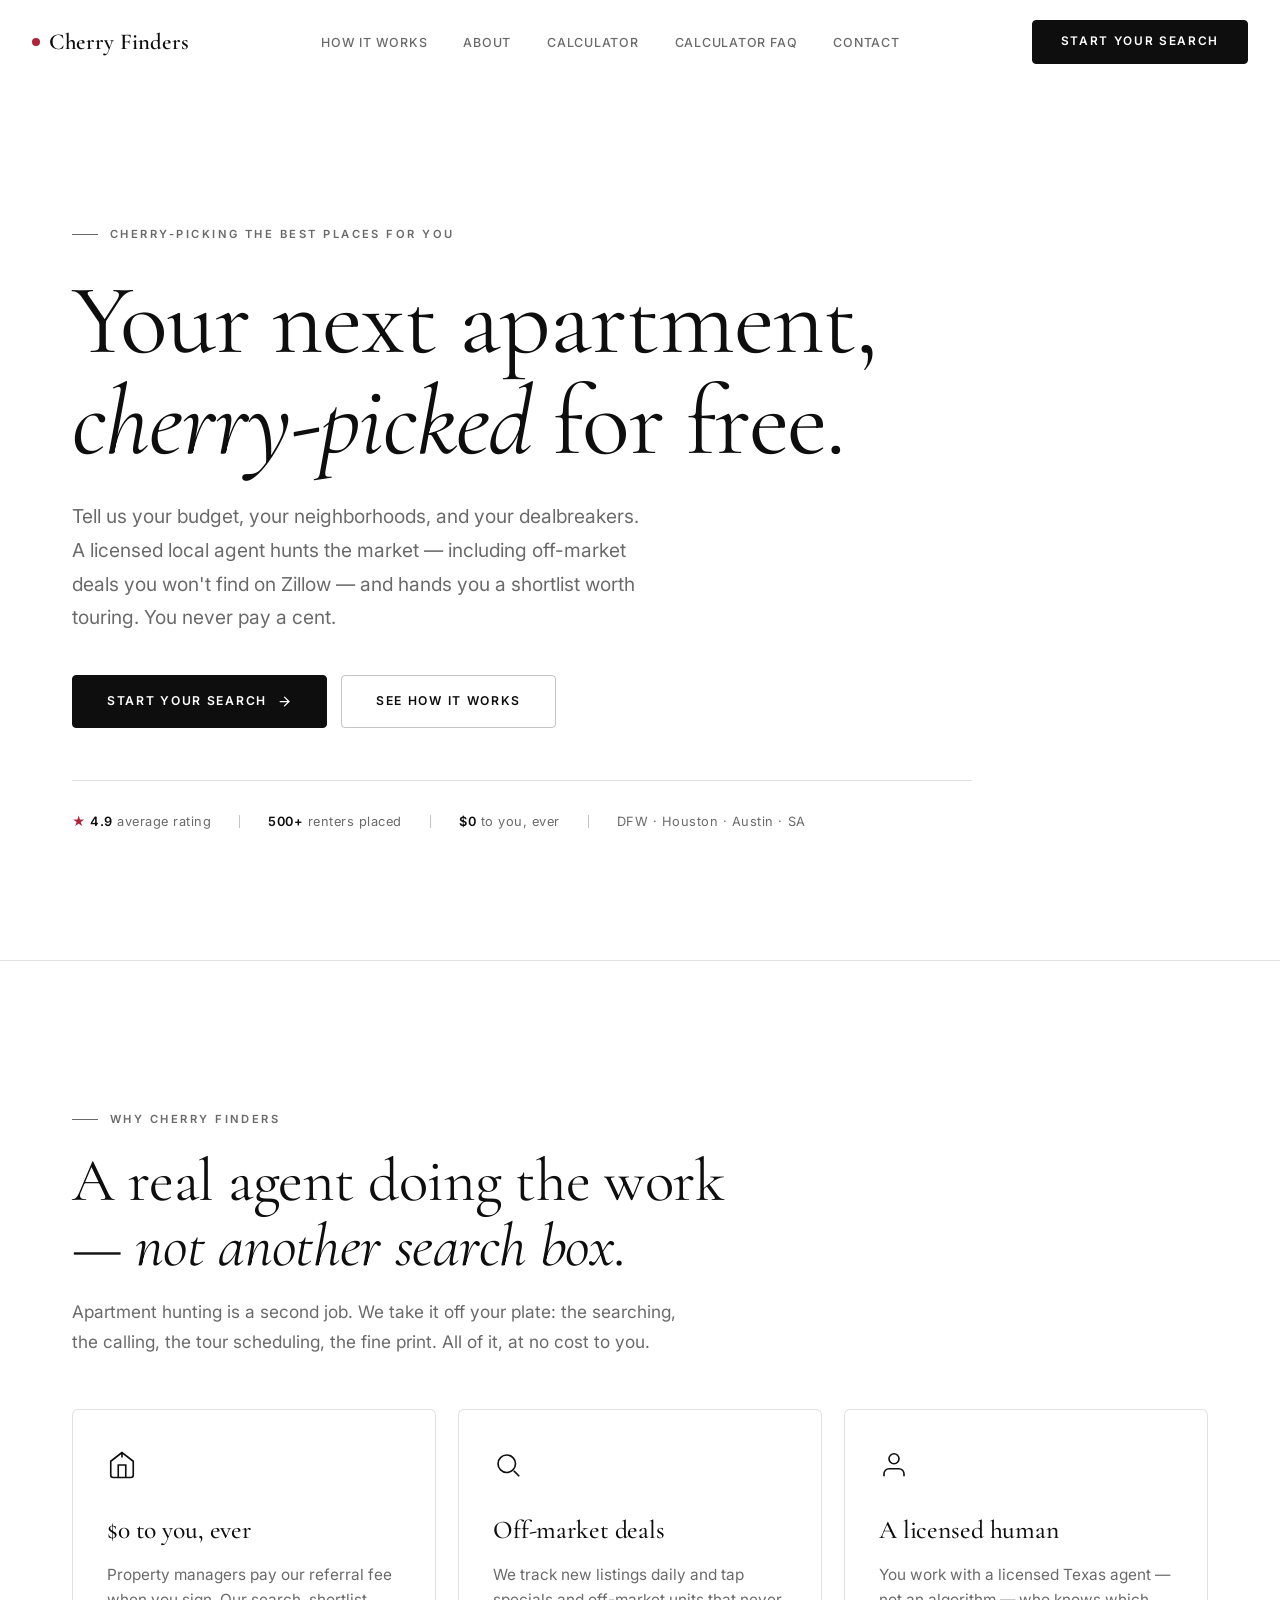
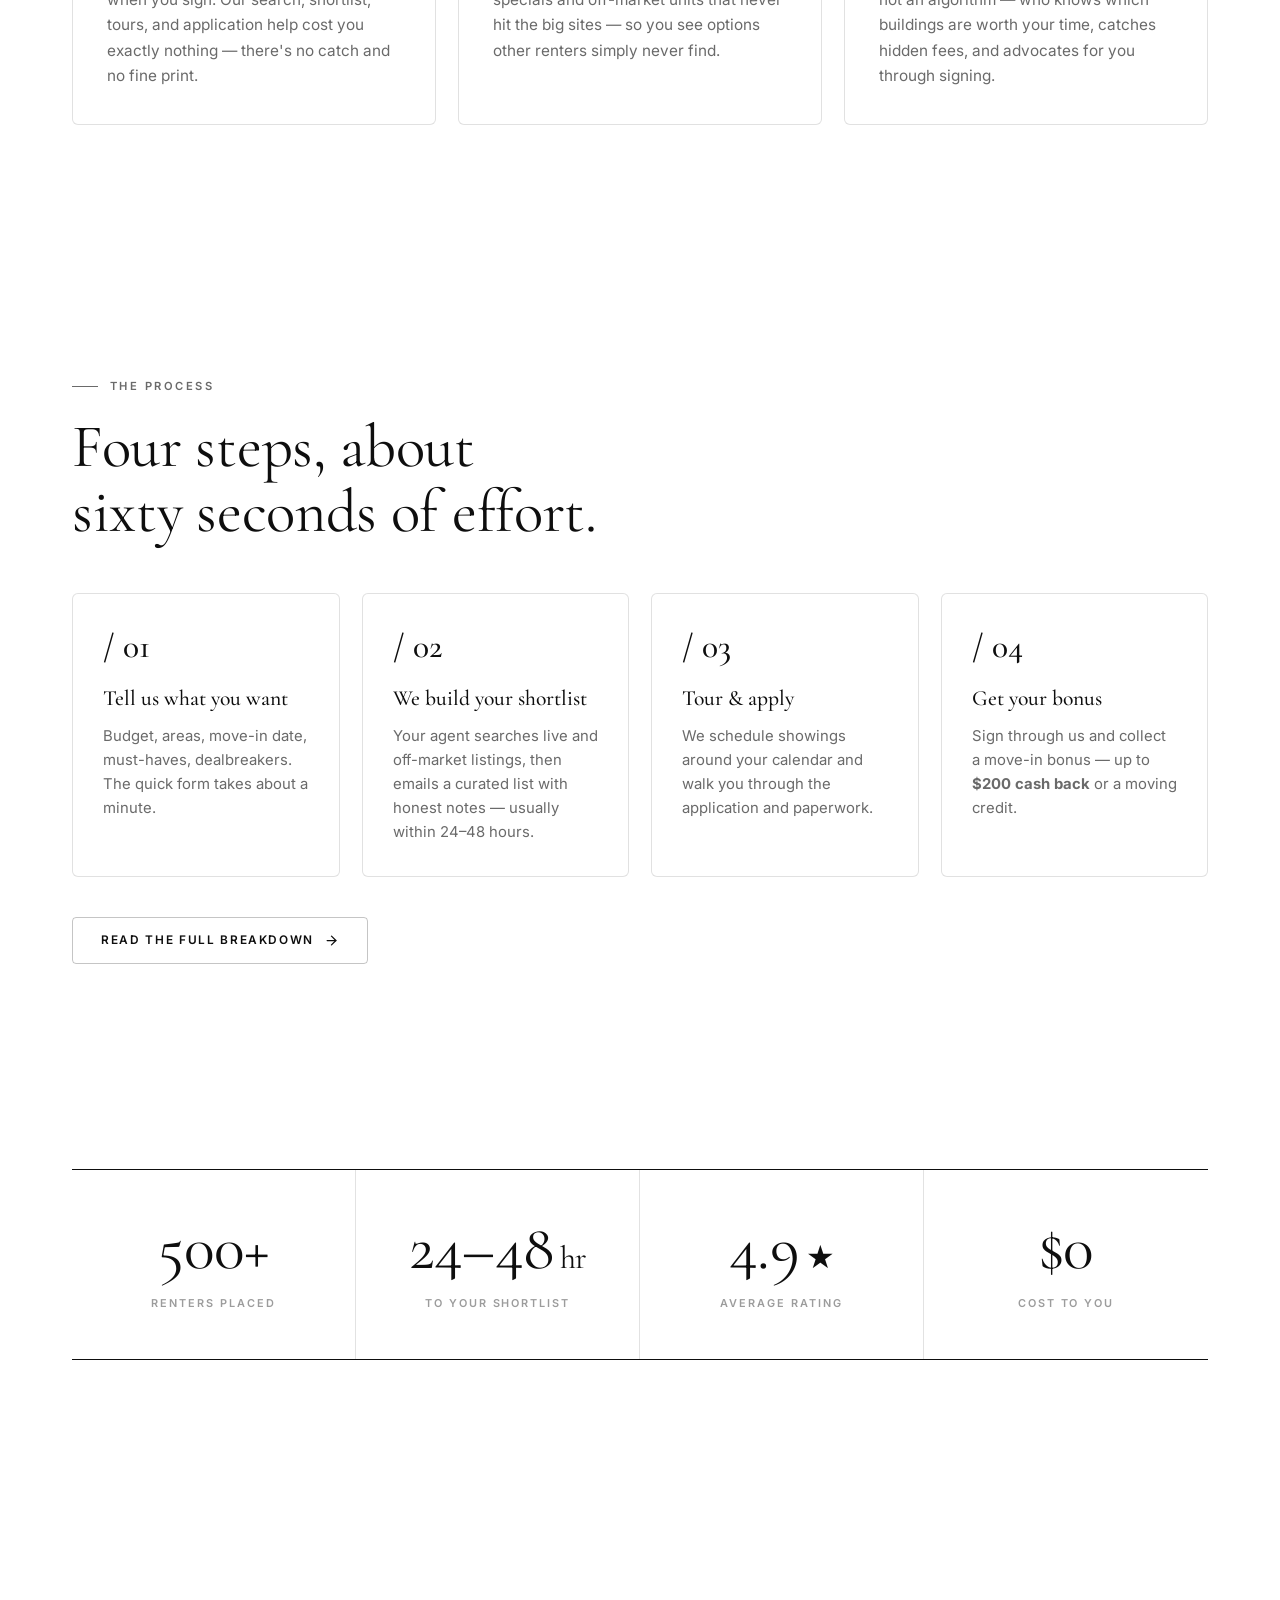
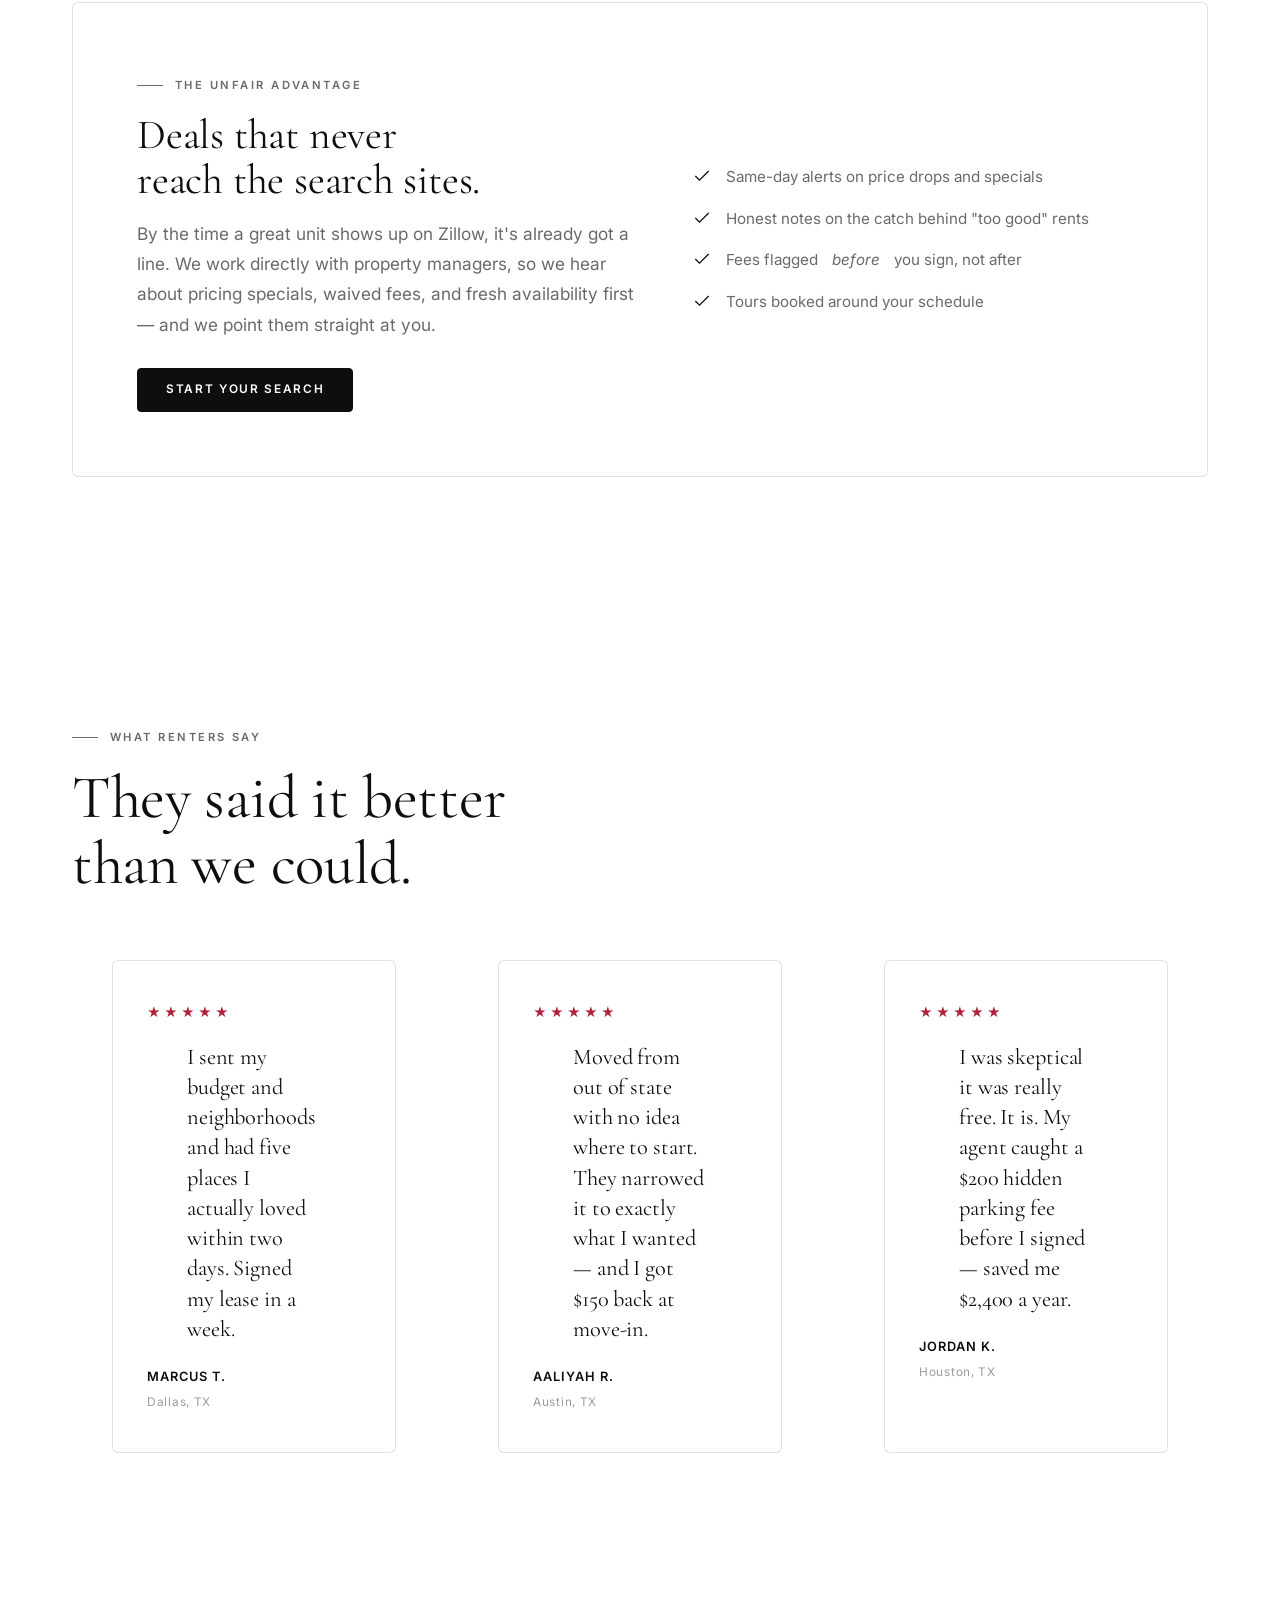
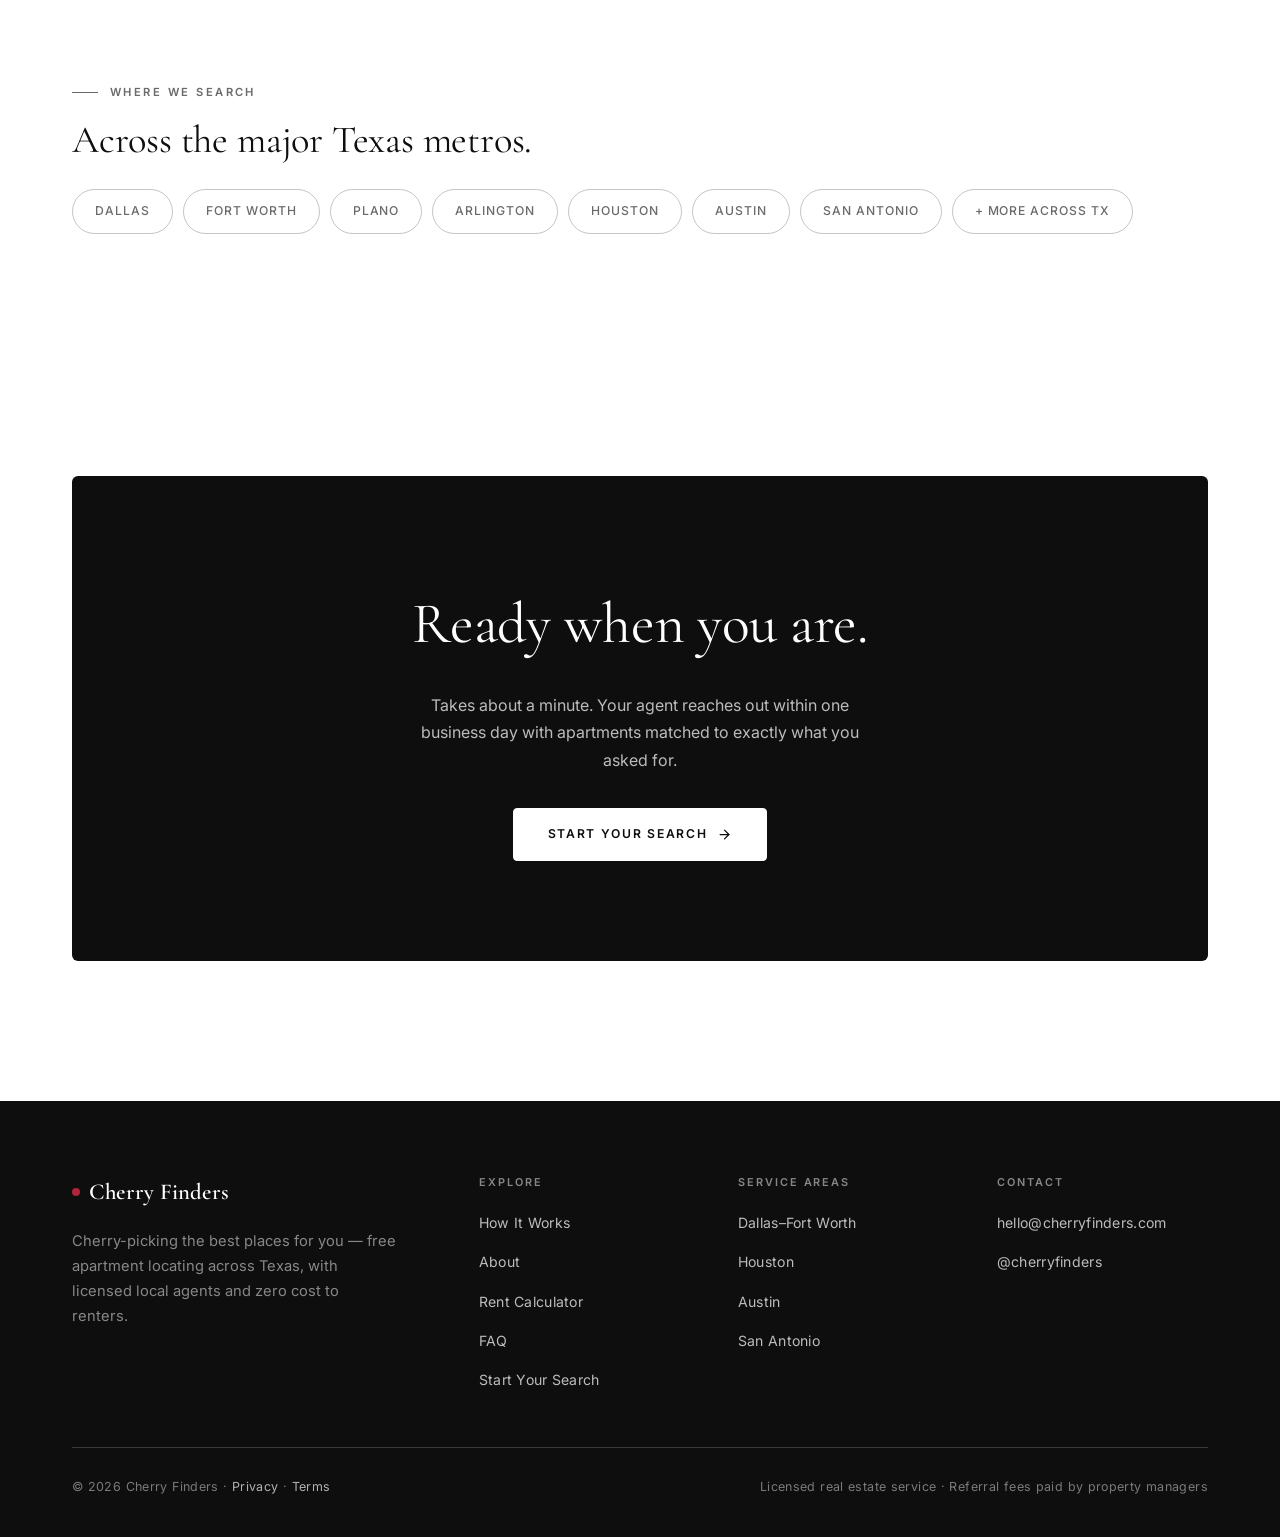
==== commit 9ca1e5ce: "Update footer and header text for clarity" ====
--- a/index.html
+++ b/index.html
@@ -10,7 +10,7 @@
 <meta property="og:type" content="website">
 <meta property="og:url" content="https://cherryfinders.com">
 <title>Cherry Finders</title>
-<link rel="icon" href="data:image/svg+xml,%3Csvg xmlns='http://www.w3.org/2000/svg' viewBox='0 0 32 32'%3E%3Crect width='32' height='32' rx='7' fill='%2309080A'/%3E%3Ccircle cx='16' cy='19' r='7' fill='%23FF2E4D'/%3E%3Cpath d='M16 12 C18 6, 23 5, 26 6' stroke='%23FF6274' stroke-width='2' fill='none' stroke-linecap='round'/%3E%3C/svg%3E">
+<link rel="icon" href="data:image/svg+xml,%3Csvg xmlns='http://www.w3.org/2000/svg' viewBox='0 0 32 32'%3E%3Crect width='32' height='32' rx='7' fill='%230E0E0E'/%3E%3Ccircle cx='16' cy='19' r='7' fill='%23FFFFFF'/%3E%3Cpath d='M16 12 C18 6, 23 5, 26 6' stroke='%23FFFFFF' stroke-width='2' fill='none' stroke-linecap='round'/%3E%3C/svg%3E">
 <link rel="preconnect" href="https://fonts.googleapis.com">
 <link rel="preconnect" href="https://fonts.gstatic.com" crossorigin>
 <link rel="stylesheet" href="https://fonts.googleapis.com/css2?family=Cormorant+Garamond:ital,wght@0,300;0,400;0,500;0,600;1,300;1,400;1,500&family=Inter:wght@400;500;600;700&display=swap">
@@ -48,7 +48,7 @@
   <div class="hero-blob" aria-hidden="true"></div>
   <div class="wrap">
     <div class="hero-inner">
-      <span class="eyebrow">Free apartment locating · Texas</span>
+      <span class="eyebrow">Cherry-picking the best places for you</span>
       <h1>Your next apartment,<br><span class="grad">cherry-picked</span> for free.</h1>
       <p class="lead">Tell us your budget, your neighborhoods, and your dealbreakers. A licensed local agent hunts the market — including off-market deals you won't find on Zillow — and hands you a shortlist worth touring. You never pay a cent.</p>
       <div class="hero-actions">
@@ -258,7 +258,7 @@
     <div class="footer-grid">
       <div>
         <a class="footer-brand" href="index.html"><span class="brand-dot"></span>Cherry Finders</a>
-        <p class="footer-tag">Free apartment locating across Texas. Licensed local agents, off-market deals, zero cost to renters.</p>
+        <p class="footer-tag">Cherry-picking the best places for you — free apartment locating across Texas, with licensed local agents and zero cost to renters.</p>
       </div>
       <div>
         <div class="foot-label">Explore</div>
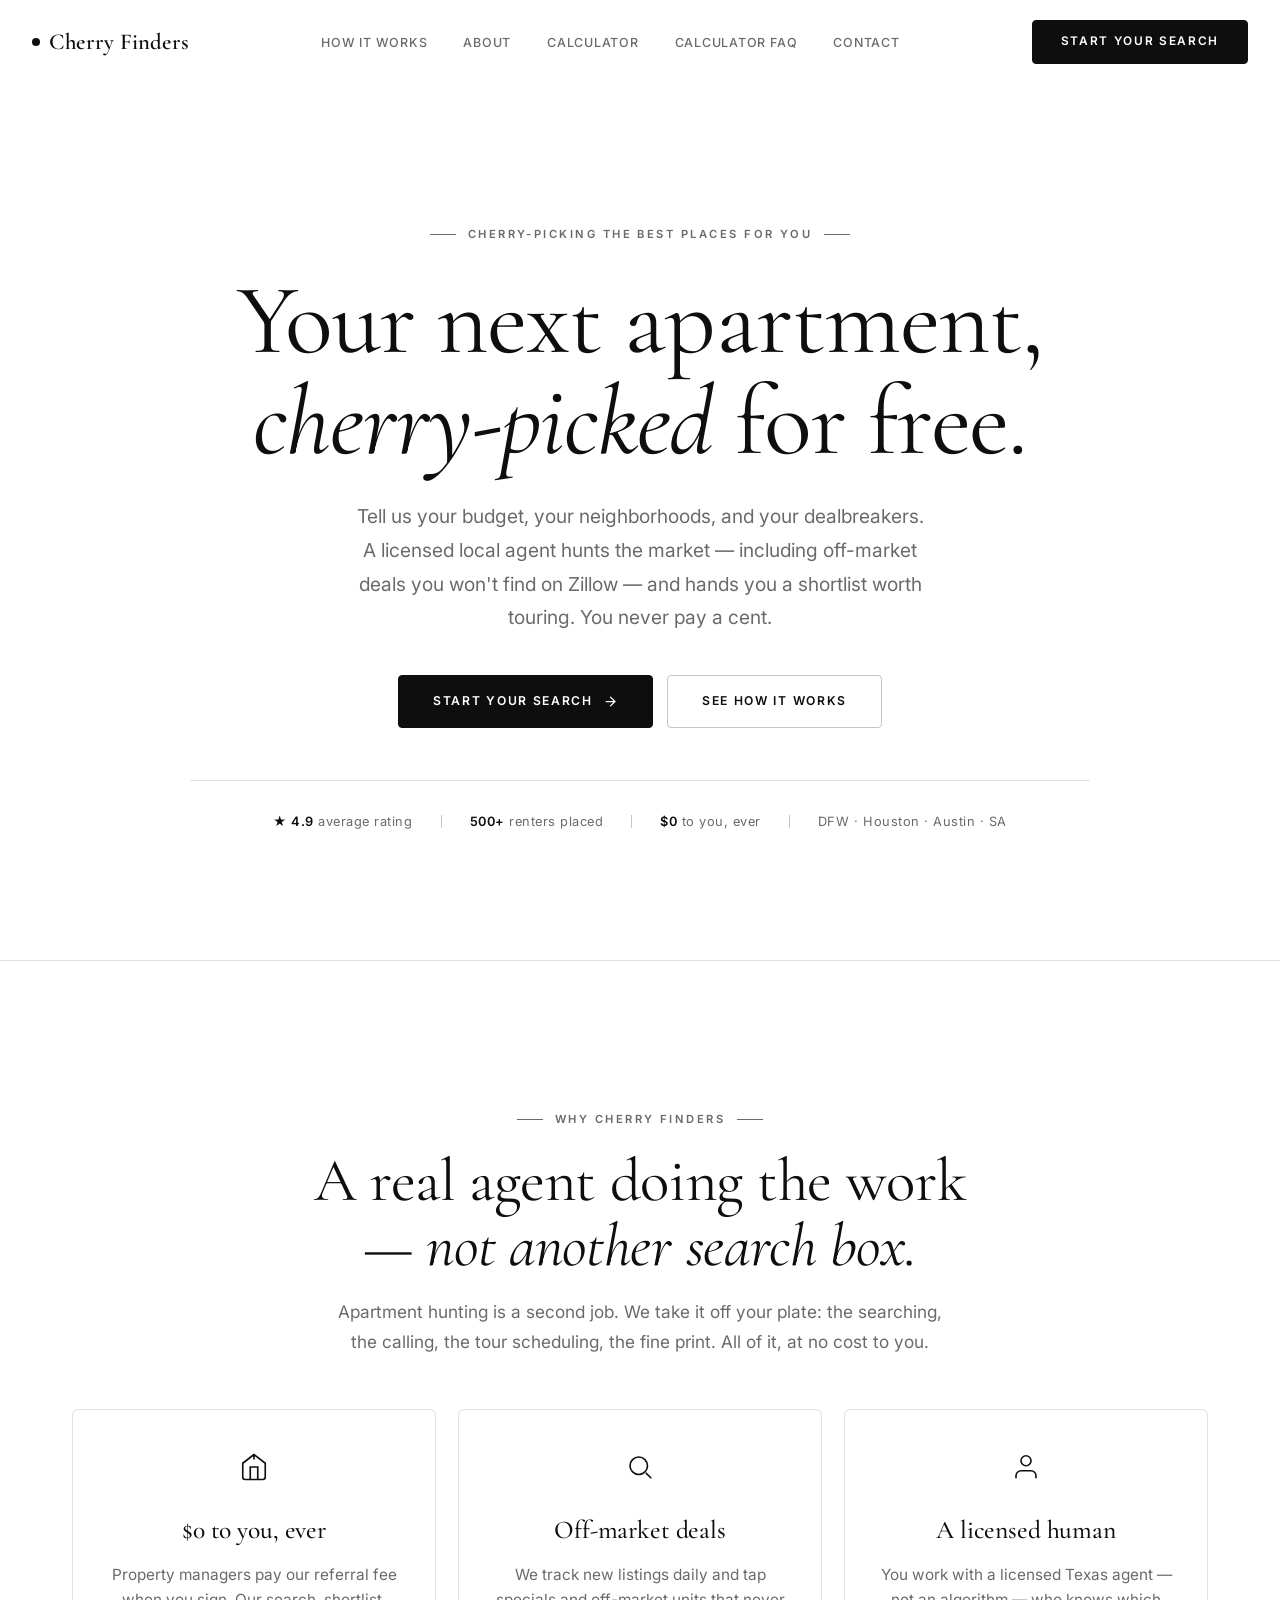
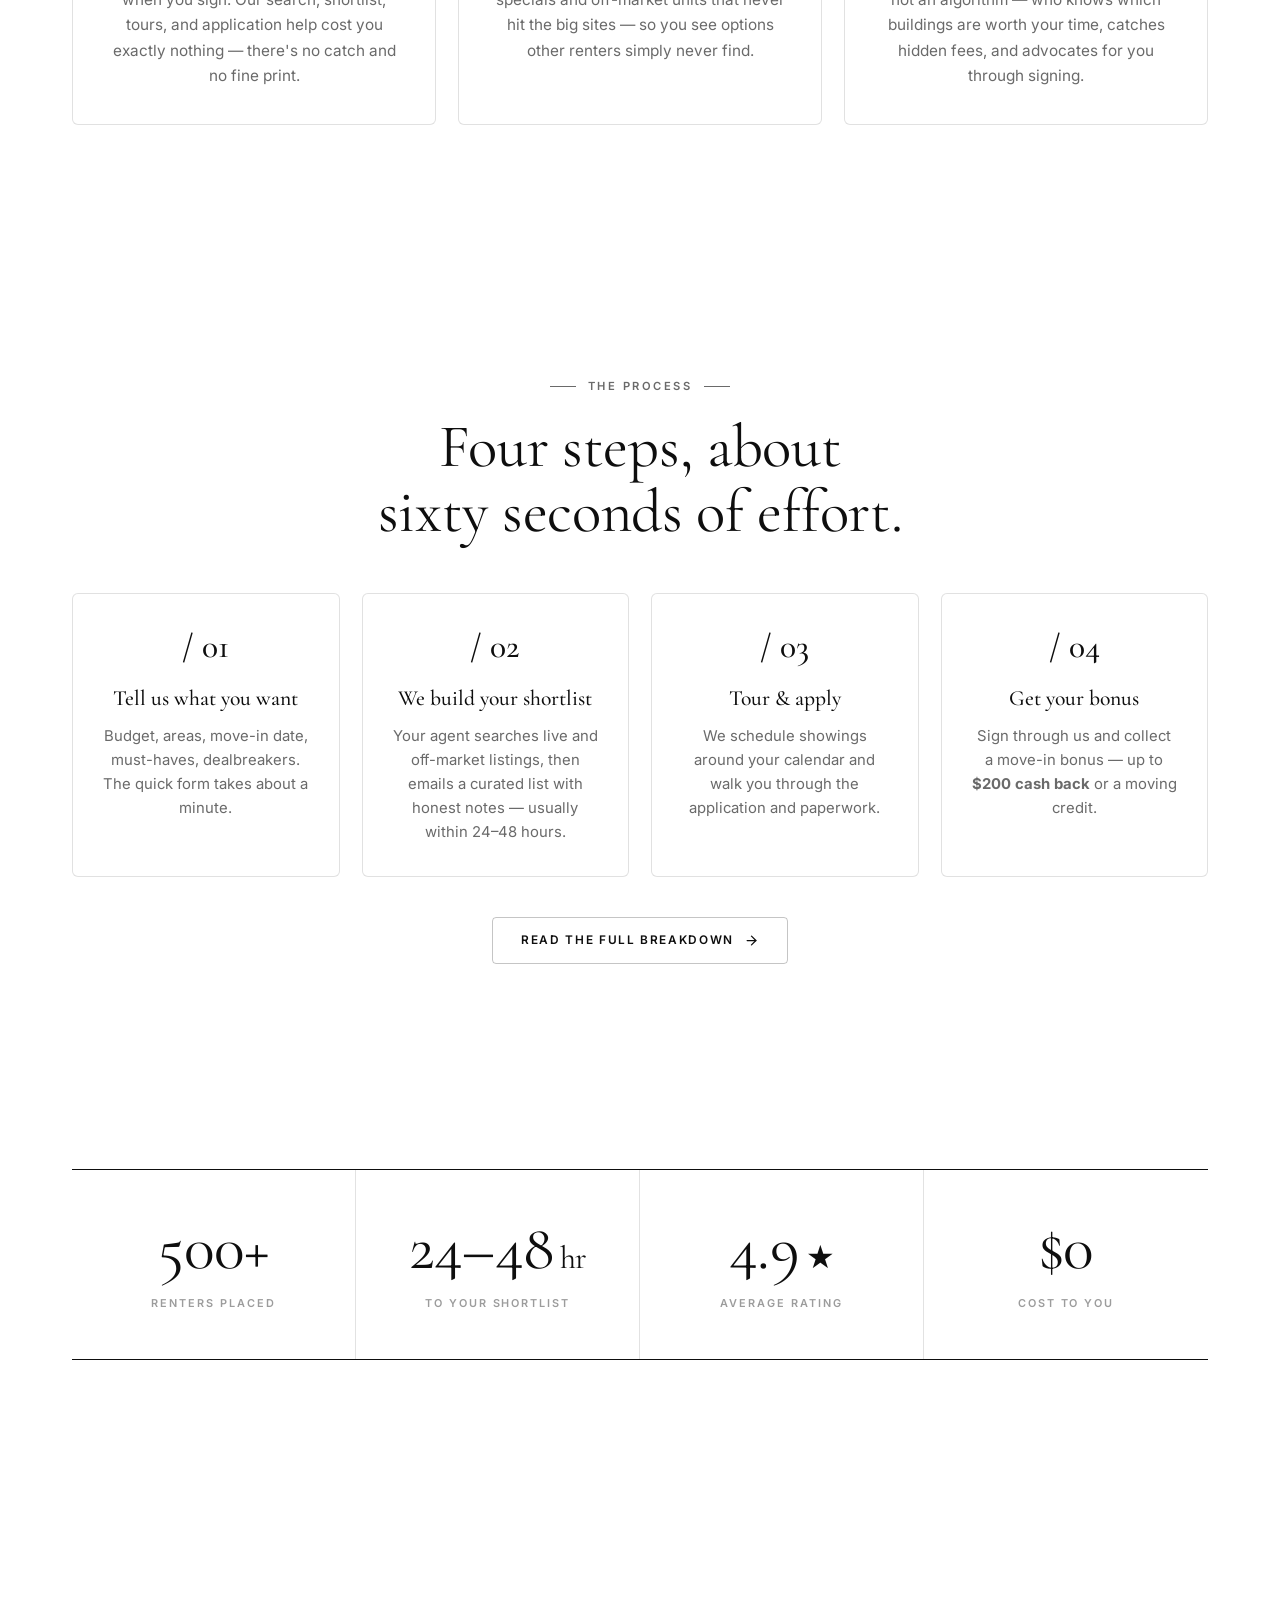
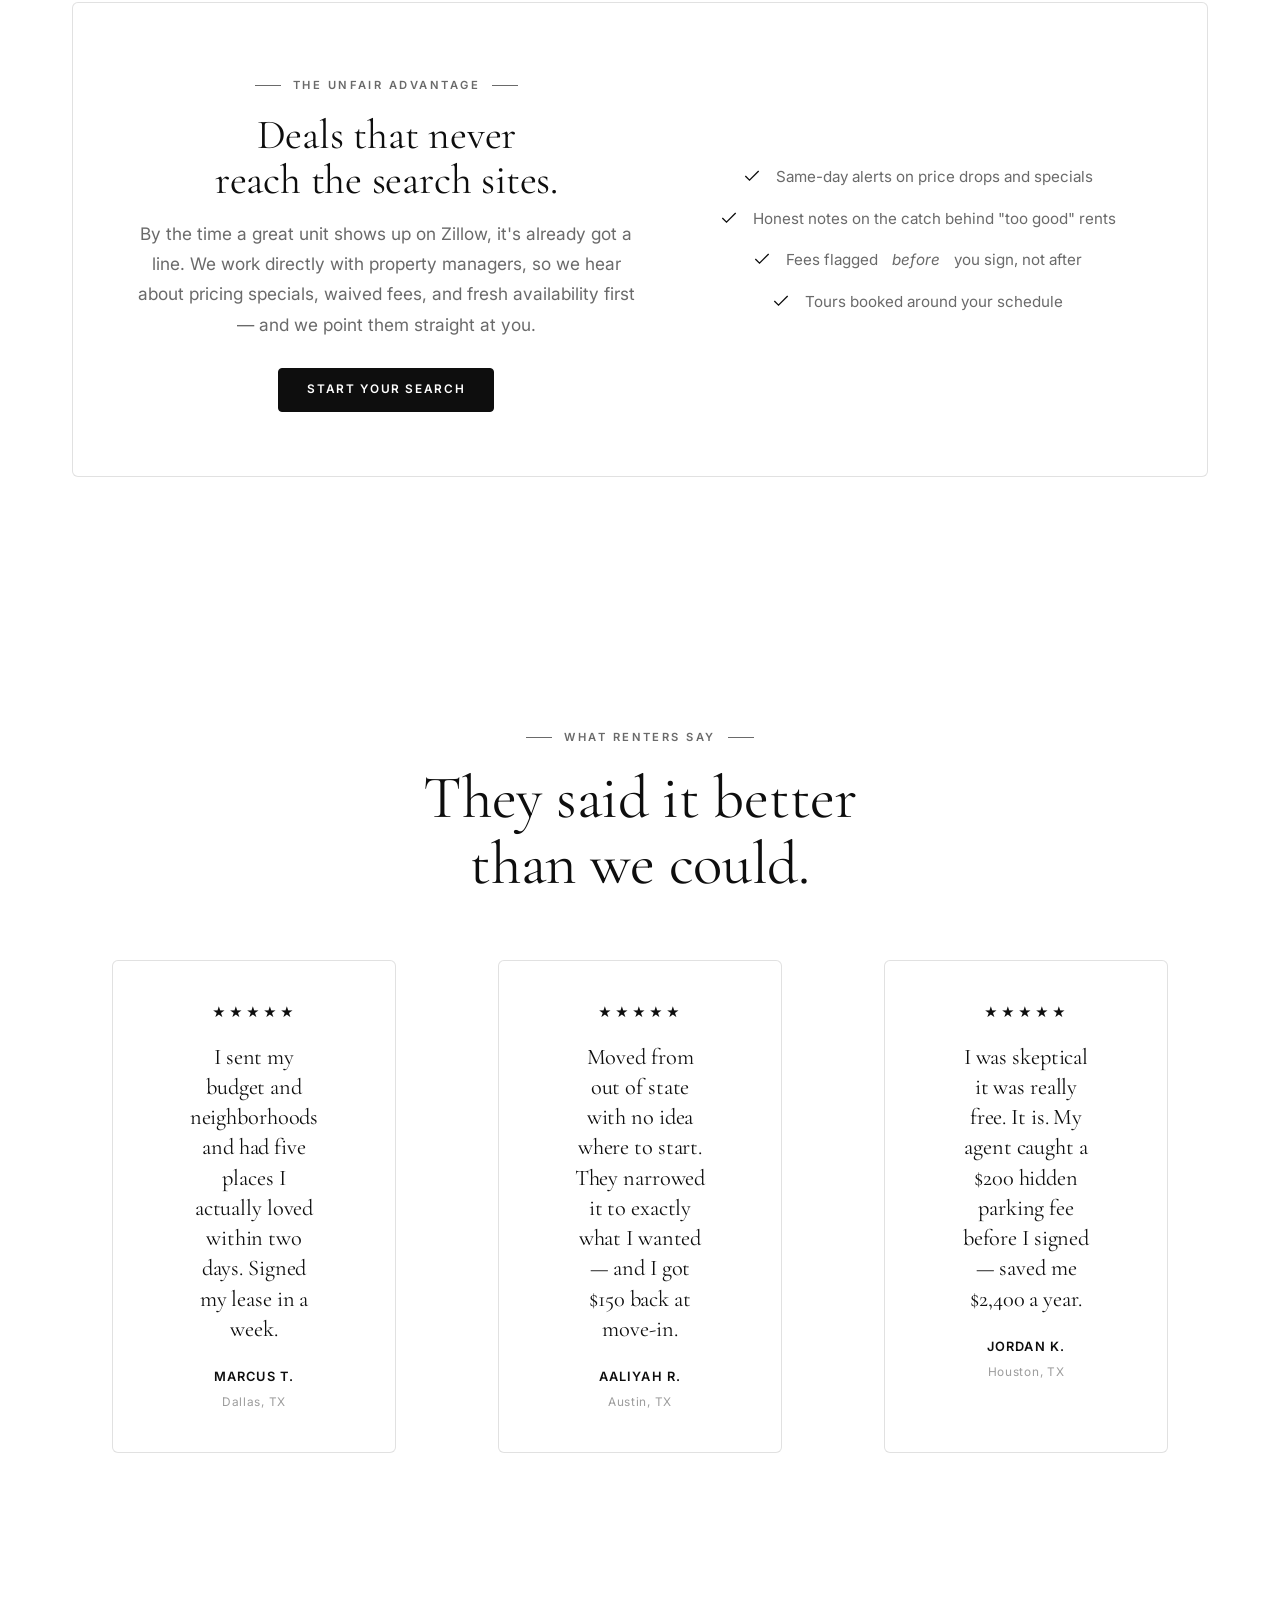
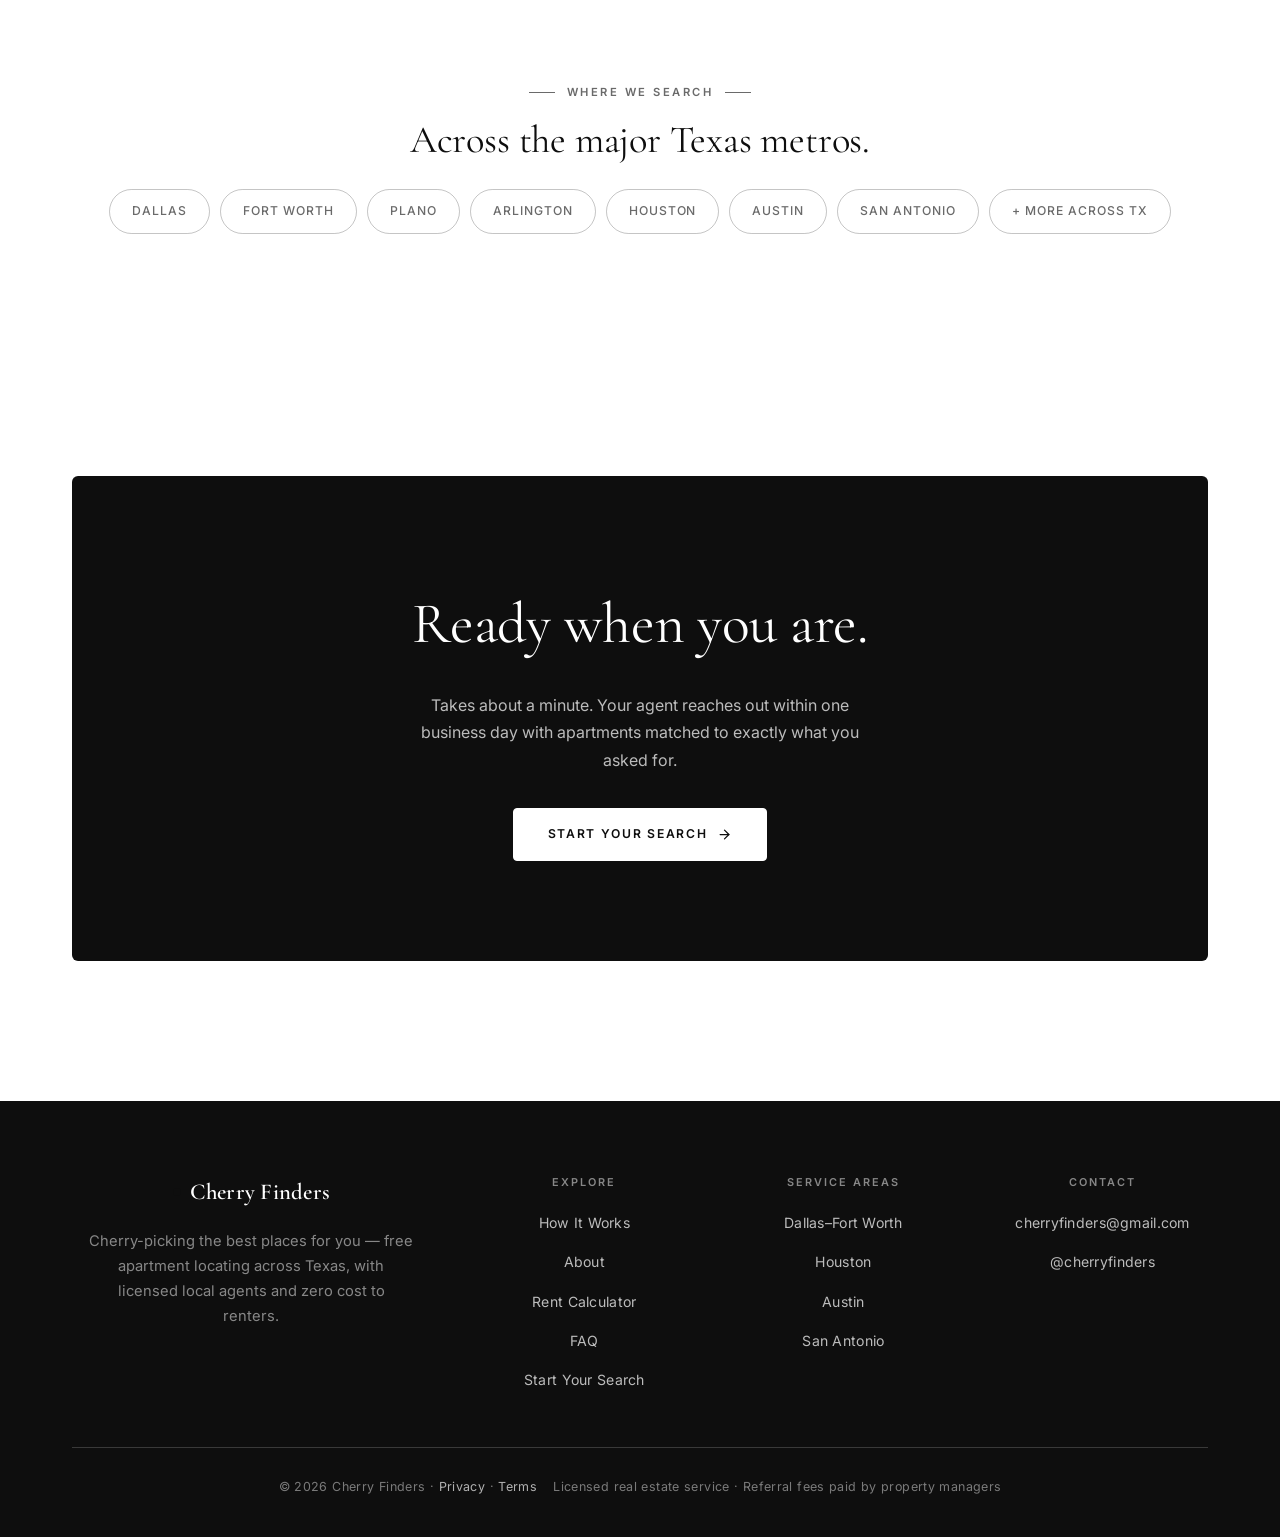
==== commit 8f462439: "Update index.html" ====
--- a/index.html
+++ b/index.html
@@ -14,7 +14,7 @@
 <link rel="preconnect" href="https://fonts.googleapis.com">
 <link rel="preconnect" href="https://fonts.gstatic.com" crossorigin>
 <link rel="stylesheet" href="https://fonts.googleapis.com/css2?family=Cormorant+Garamond:ital,wght@0,300;0,400;0,500;0,600;1,300;1,400;1,500&family=Inter:wght@400;500;600;700&display=swap">
-<link rel="stylesheet" href="style.css">
+<link rel="stylesheet" href="style.css?v=5">
 </head>
 <body>
 
@@ -282,7 +282,7 @@
       <div>
         <div class="foot-label">Contact</div>
         <ul class="foot-links">
-          <li><a href="mailto:hello@cherryfinders.com">hello@cherryfinders.com</a></li>
+          <li><a href="mailto:cherryfinders@gmail.com">cherryfinders@gmail.com</a></li>
           <li><a href="https://instagram.com/cherryfinders" target="_blank" rel="noopener">@cherryfinders</a></li>
         </ul>
       </div>
@@ -294,6 +294,6 @@
   </div>
 </footer>
 
-<script src="main.js"></script>
+<script src="main.js?v=5"></script>
 </body>
 </html>
--- a/style.css
+++ b/style.css
@@ -21,9 +21,9 @@
   --line-2: rgba(14,14,14,0.24);
   --line-w: rgba(255,255,255,0.18);   /* on dark */
 
-  /* signature accent — used sparingly (logo mark, rating) */
-  --cherry:   #B0243A;
-  --cherry-2: #C8354C;
+  /* accent removed — pure black & white */
+  --cherry:   #0E0E0E;
+  --cherry-2: #0E0E0E;
 
   --radius:    4px;
   --radius-lg: 6px;
@@ -73,7 +73,7 @@
   align-items: center;
   gap: 12px;
 }
-.eyebrow::before {
+.eyebrow::before, .eyebrow::after {
   content: '';
   width: 26px; height: 1px;
   background: var(--ink-2);
@@ -559,3 +559,25 @@
   .reveal { opacity: 1; transform: none; transition: none; }
   * { transition-duration: .01ms !important; }
 }
+
+/* ── CENTERED LAYOUT (everything centered) ─────────────────── */
+.wrap { text-align: center; }
+.hero-inner { margin-inline: auto; }
+.hero-actions { justify-content: center; }
+.trust-row { justify-content: center; }
+.sec-head { margin-inline: auto; }
+.lead { margin-inline: auto; }
+.feat-icon { place-items: center; margin-inline: auto; }
+.pills { justify-content: center; }
+.form-checklist { align-items: center; }
+.form-checklist li { justify-content: center; }
+.faq summary { justify-content: center; gap: 18px; }
+.faq-answer { text-align: center; margin-inline: auto; }
+.prose { margin-inline: auto; }
+.form-layout { justify-items: center; }
+.footer-grid { justify-items: center; }
+.footer-tag { margin-inline: auto; }
+.footer-bottom { justify-content: center; text-align: center; }
+.mobile-menu { text-align: center; }
+/* typing fields stay left-aligned for legibility while everything around them centers */
+input, select, textarea { text-align: left; }
